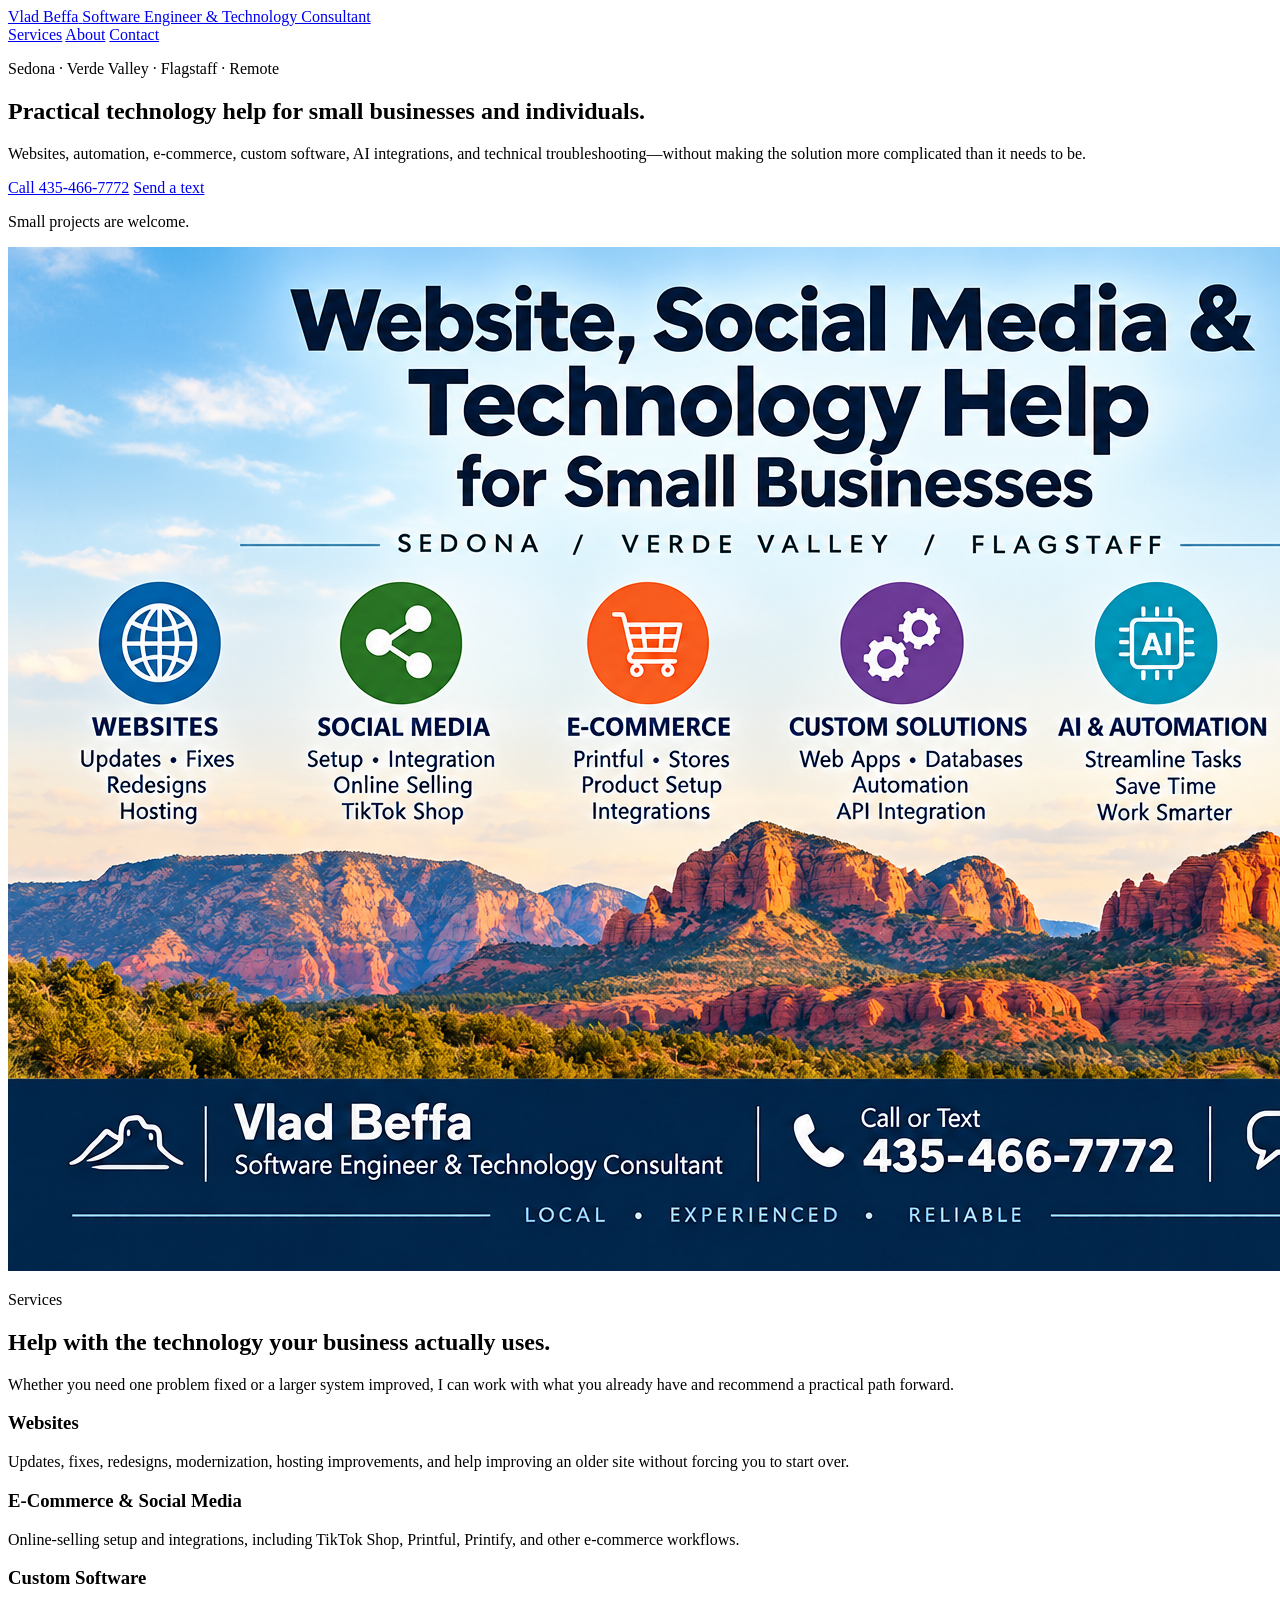
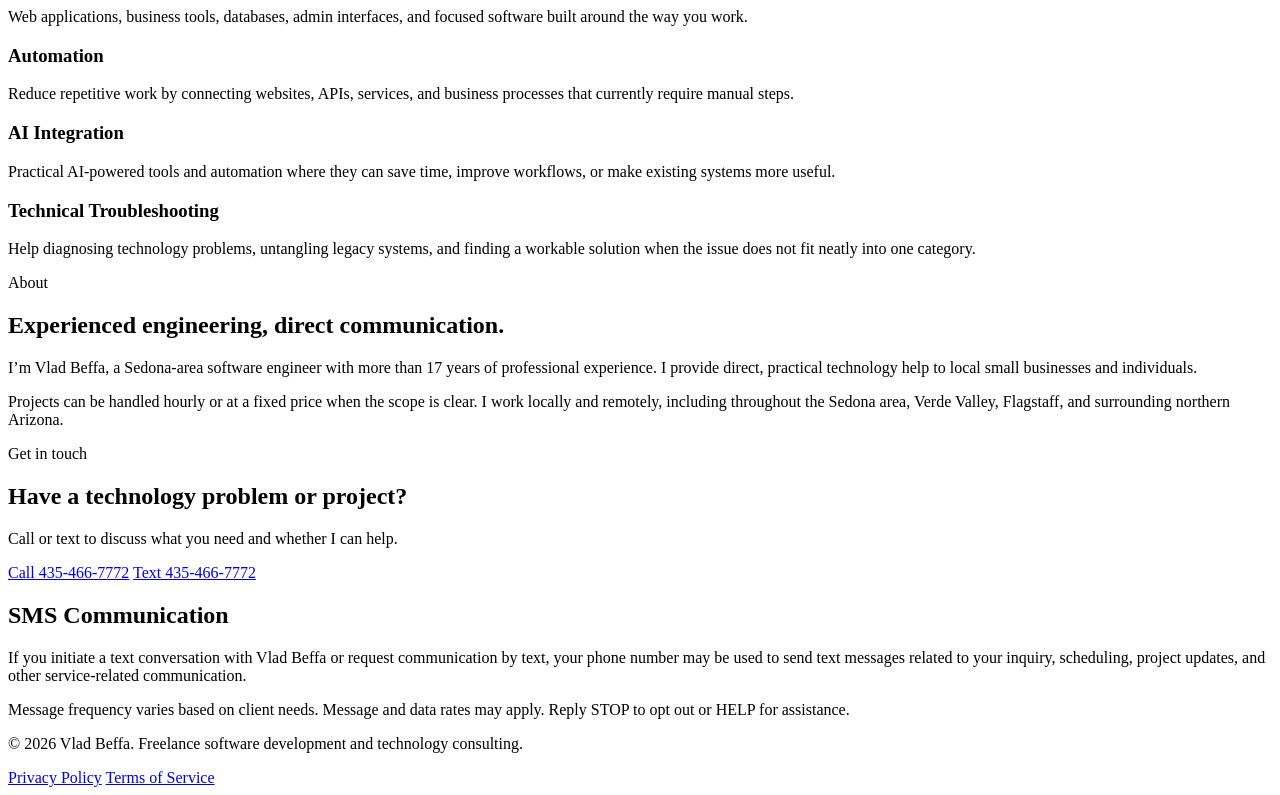
==== index.html @ f606ff79 "Build consulting homepage for issue #3" ====
<!DOCTYPE html>
<html lang="en">
<head>
  <meta charset="UTF-8">
  <meta name="viewport" content="width=device-width, initial-scale=1.0">
  <meta
    name="description"
    content="Vlad Beffa provides practical website, software, automation, e-commerce, AI, and technology consulting for small businesses and individuals in Sedona, the Verde Valley, Flagstaff, and remotely."
  >
  <title>Vlad Beffa | Software Engineer & Technology Consultant</title>
  <link rel="stylesheet" href="styles.css">
</head>
<body>
  <header class="site-header">
    <div class="container header-inner">
      <a class="brand" href="#top" aria-label="Vlad Beffa home">
        <span class="brand-name">Vlad Beffa</span>
        <span class="brand-role">Software Engineer &amp; Technology Consultant</span>
      </a>

      <nav class="site-nav" aria-label="Primary navigation">
        <a href="#services">Services</a>
        <a href="#about">About</a>
        <a href="#contact">Contact</a>
      </nav>
    </div>
  </header>

  <main id="top">
    <section class="hero">
      <div class="container hero-grid">
        <div class="hero-copy">
          <p class="eyebrow">Sedona · Verde Valley · Flagstaff · Remote</p>
          <h1>Practical technology help for small businesses and individuals.</h1>
          <p class="hero-lede">
            Websites, automation, e-commerce, custom software, AI integrations,
            and technical troubleshooting—without making the solution more
            complicated than it needs to be.
          </p>
          <div class="hero-actions">
            <a class="button primary" href="tel:+14354667772">Call 435-466-7772</a>
            <a class="button secondary" href="sms:+14354667772">Send a text</a>
          </div>
          <p class="small-projects">Small projects are welcome.</p>
        </div>

        <div class="hero-image-wrap">
          <img
            class="hero-image"
            src="images/logo.png"
            alt="Vlad Beffa technology consulting services for Sedona, Verde Valley, and Flagstaff"
            decoding="async"
          >
        </div>
      </div>
    </section>

    <section class="section" id="services">
      <div class="container">
        <div class="section-heading">
          <p class="eyebrow">Services</p>
          <h2>Help with the technology your business actually uses.</h2>
          <p>
            Whether you need one problem fixed or a larger system improved,
            I can work with what you already have and recommend a practical path forward.
          </p>
        </div>

        <div class="services-grid">
          <article class="service-card">
            <h3>Websites</h3>
            <p>
              Updates, fixes, redesigns, modernization, hosting improvements,
              and help improving an older site without forcing you to start over.
            </p>
          </article>

          <article class="service-card">
            <h3>E-Commerce &amp; Social Media</h3>
            <p>
              Online-selling setup and integrations, including TikTok Shop,
              Printful, Printify, and other e-commerce workflows.
            </p>
          </article>

          <article class="service-card">
            <h3>Custom Software</h3>
            <p>
              Web applications, business tools, databases, admin interfaces,
              and focused software built around the way you work.
            </p>
          </article>

          <article class="service-card">
            <h3>Automation</h3>
            <p>
              Reduce repetitive work by connecting websites, APIs, services,
              and business processes that currently require manual steps.
            </p>
          </article>

          <article class="service-card">
            <h3>AI Integration</h3>
            <p>
              Practical AI-powered tools and automation where they can save time,
              improve workflows, or make existing systems more useful.
            </p>
          </article>

          <article class="service-card">
            <h3>Technical Troubleshooting</h3>
            <p>
              Help diagnosing technology problems, untangling legacy systems,
              and finding a workable solution when the issue does not fit neatly
              into one category.
            </p>
          </article>
        </div>
      </div>
    </section>

    <section class="section section-alt" id="about">
      <div class="container about-grid">
        <div>
          <p class="eyebrow">About</p>
          <h2>Experienced engineering, direct communication.</h2>
        </div>

        <div class="about-copy">
          <p>
            I’m Vlad Beffa, a Sedona-area software engineer with more than
            17 years of professional experience. I provide direct, practical
            technology help to local small businesses and individuals.
          </p>
          <p>
            Projects can be handled hourly or at a fixed price when the scope
            is clear. I work locally and remotely, including throughout the
            Sedona area, Verde Valley, Flagstaff, and surrounding northern Arizona.
          </p>
        </div>
      </div>
    </section>

    <section class="section contact-section" id="contact">
      <div class="container contact-card">
        <div>
          <p class="eyebrow">Get in touch</p>
          <h2>Have a technology problem or project?</h2>
          <p>
            Call or text to discuss what you need and whether I can help.
          </p>
        </div>

        <div class="contact-actions">
          <a class="button primary" href="tel:+14354667772">Call 435-466-7772</a>
          <a class="button secondary light" href="sms:+14354667772">Text 435-466-7772</a>
        </div>
      </div>
    </section>

    <section class="sms-section" aria-labelledby="sms-heading">
      <div class="container sms-inner">
        <h2 id="sms-heading">SMS Communication</h2>
        <p>
          If you initiate a text conversation with Vlad Beffa or request communication
          by text, your phone number may be used to send text messages related to your
          inquiry, scheduling, project updates, and other service-related communication.
        </p>
        <p>
          Message frequency varies based on client needs. Message and data rates may apply.
          Reply STOP to opt out or HELP for assistance.
        </p>
      </div>
    </section>
  </main>

  <footer class="site-footer">
    <div class="container footer-inner">
      <p>&copy; 2026 Vlad Beffa. Freelance software development and technology consulting.</p>
      <div class="footer-links">
        <a href="privacy/">Privacy Policy</a>
        <a href="terms/">Terms of Service</a>
      </div>
    </div>
  </footer>
</body>
</html>
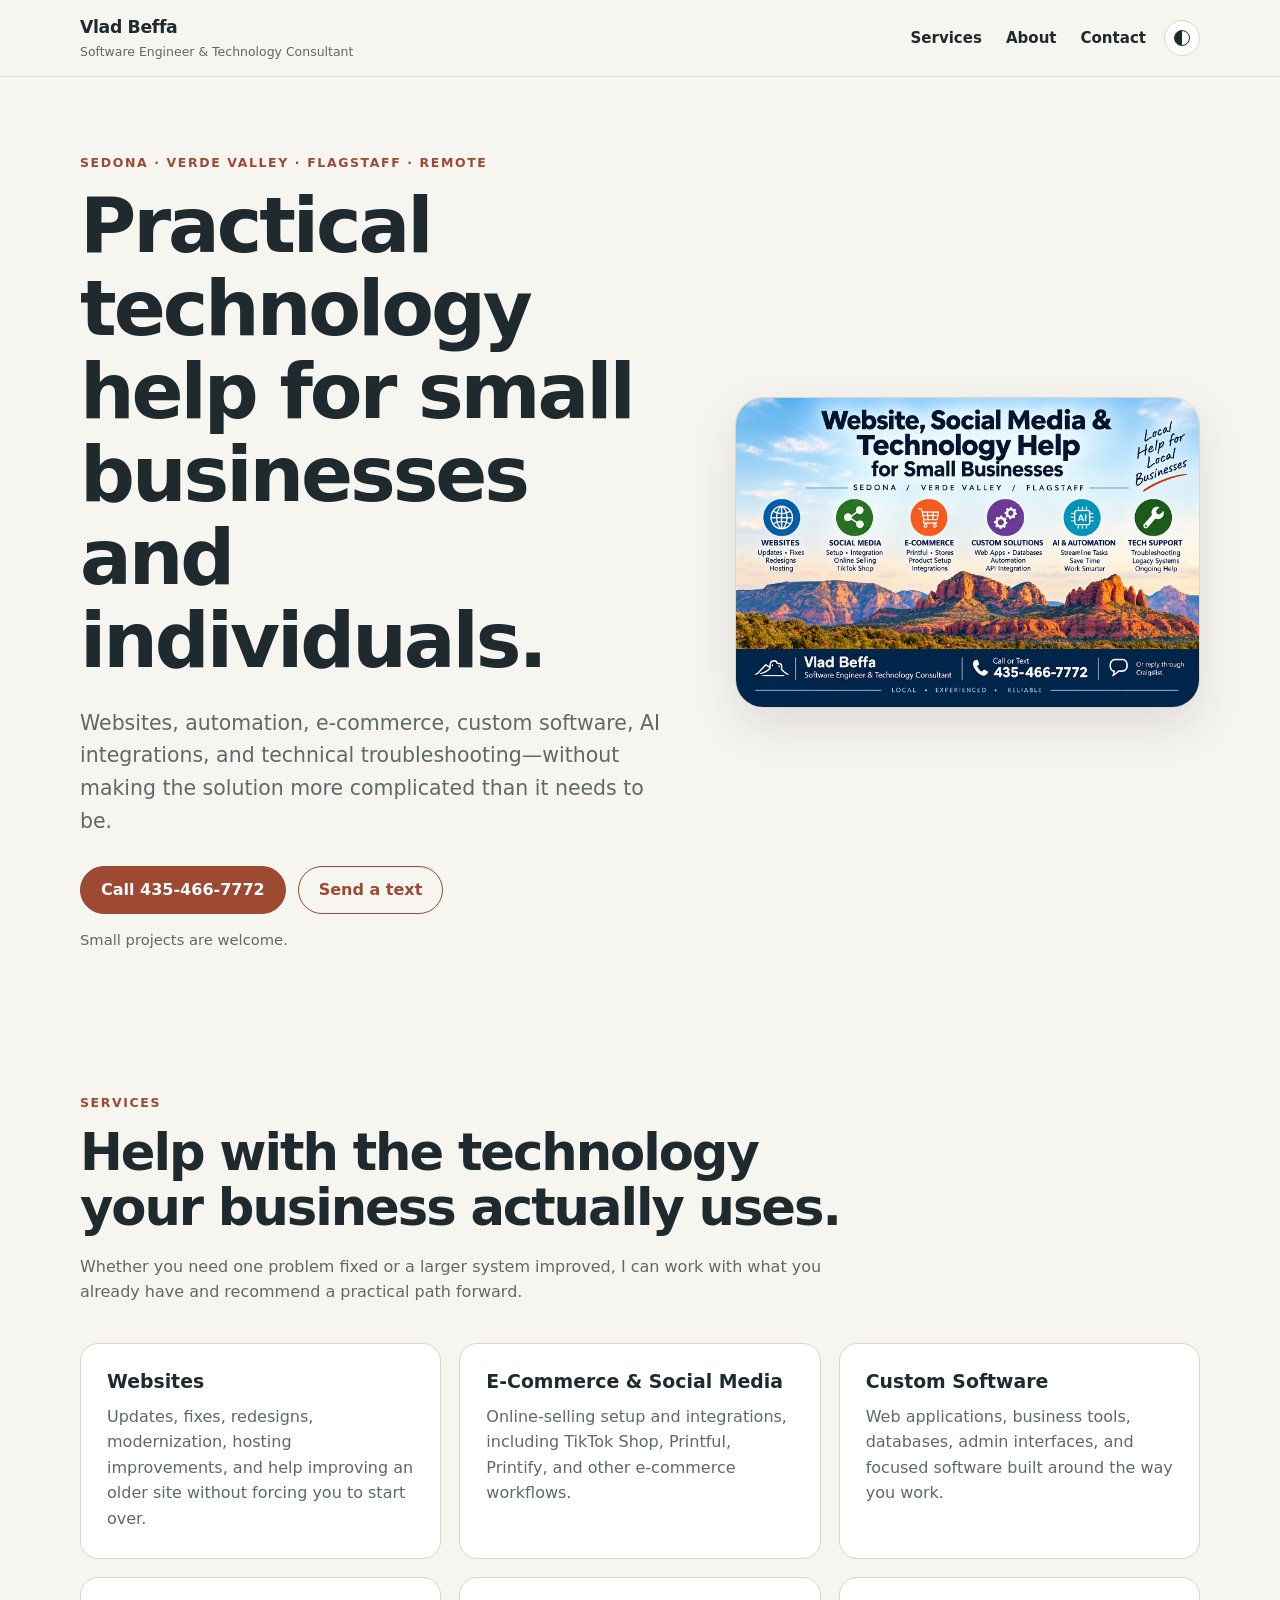
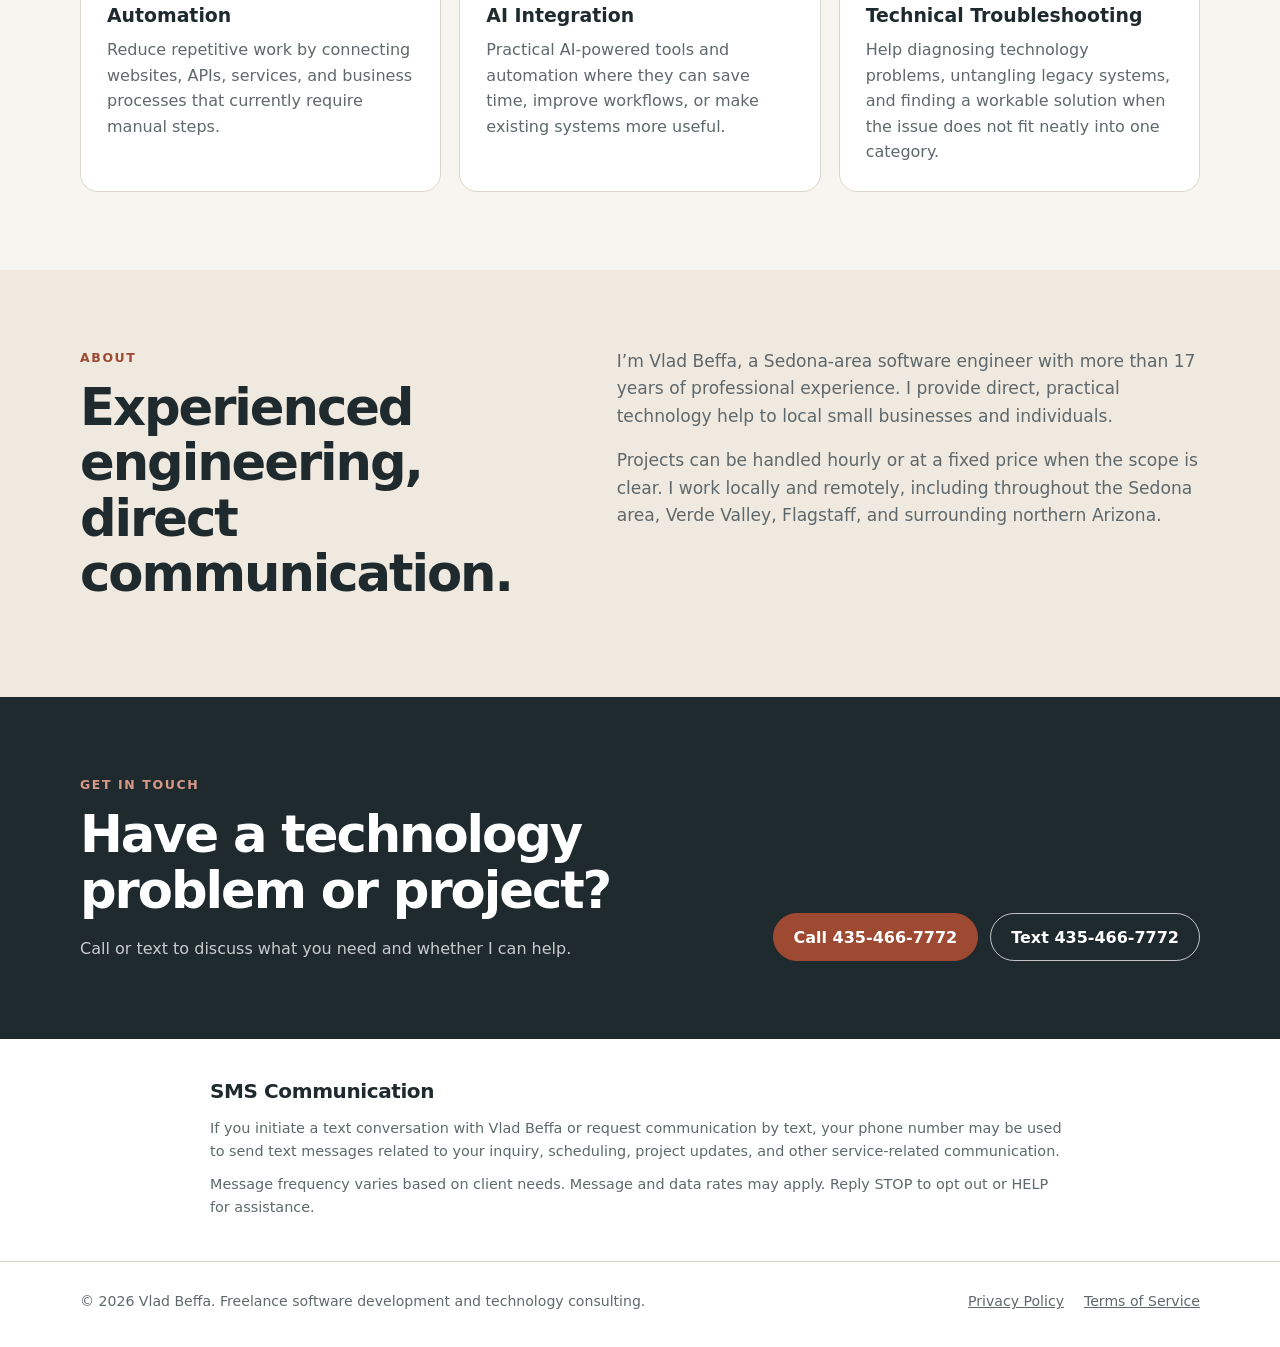
==== commit eaaaf992: "Add theme picker to homepage" ====
--- a/index.html
+++ b/index.html
@@ -8,7 +8,18 @@
     content="Vlad Beffa provides practical website, software, automation, e-commerce, AI, and technology consulting for small businesses and individuals in Sedona, the Verde Valley, Flagstaff, and remotely."
   >
   <title>Vlad Beffa | Software Engineer & Technology Consultant</title>
+  <script>
+    (function () {
+      try {
+        var theme = localStorage.getItem("vlad-theme");
+        if (theme === "light" || theme === "dark") {
+          document.documentElement.dataset.theme = theme;
+        }
+      } catch (error) {}
+    })();
+  </script>
   <link rel="stylesheet" href="styles.css">
+  <script src="theme.js" defer></script>
 </head>
 <body>
   <header class="site-header">
@@ -18,11 +29,24 @@
         <span class="brand-role">Software Engineer &amp; Technology Consultant</span>
       </a>
 
-      <nav class="site-nav" aria-label="Primary navigation">
-        <a href="#services">Services</a>
-        <a href="#about">About</a>
-        <a href="#contact">Contact</a>
-      </nav>
+      <div class="header-actions">
+        <nav class="site-nav" aria-label="Primary navigation">
+          <a href="#services">Services</a>
+          <a href="#about">About</a>
+          <a href="#contact">Contact</a>
+        </nav>
+
+        <details class="theme-picker" data-theme-picker>
+          <summary aria-label="Color theme: System. Choose color theme" title="Theme: System">
+            <span class="theme-icon" aria-hidden="true"></span>
+          </summary>
+          <div class="theme-menu" role="group" aria-label="Color theme">
+            <button type="button" data-theme-option="system" aria-pressed="true">System</button>
+            <button type="button" data-theme-option="light" aria-pressed="false">Light</button>
+            <button type="button" data-theme-option="dark" aria-pressed="false">Dark</button>
+          </div>
+        </details>
+      </div>
     </div>
   </header>
 
--- a/styles.css
+++ b/styles.css
@@ -0,0 +1,671 @@
+:root {
+  color-scheme: light;
+  --bg: #f7f5f0;
+  --surface: #ffffff;
+  --surface-alt: #efe9df;
+  --text: #1f2a2e;
+  --muted: #5f686b;
+  --accent: #9e4932;
+  --accent-dark: #74301f;
+  --border: #ddd5c9;
+  --shadow: 0 18px 50px rgba(46, 38, 31, 0.12);
+  --header-bg: rgba(247, 245, 240, 0.94);
+  --header-border: rgba(221, 213, 201, 0.82);
+  --secondary-hover: rgba(158, 73, 50, 0.08);
+  --contact-bg: #1f2a2e;
+  --contact-text: #ffffff;
+  --contact-muted: rgba(255, 255, 255, 0.76);
+  --contact-eyebrow: #d89a87;
+  --radius: 18px;
+  --max-width: 1120px;
+}
+
+:root[data-theme="dark"] {
+  color-scheme: dark;
+  --bg: #151819;
+  --surface: #1f2325;
+  --surface-alt: #272c2e;
+  --text: #f2f0eb;
+  --muted: #b7bdbe;
+  --accent: #e08a70;
+  --accent-dark: #f0a48d;
+  --border: #3a4245;
+  --shadow: 0 18px 50px rgba(0, 0, 0, 0.34);
+  --header-bg: rgba(21, 24, 25, 0.94);
+  --header-border: rgba(58, 66, 69, 0.88);
+  --secondary-hover: rgba(224, 138, 112, 0.12);
+  --contact-bg: #0f1213;
+  --contact-text: #ffffff;
+  --contact-muted: rgba(255, 255, 255, 0.74);
+  --contact-eyebrow: #e6a28e;
+}
+
+@media (prefers-color-scheme: dark) {
+  :root:not([data-theme]) {
+    color-scheme: dark;
+    --bg: #151819;
+    --surface: #1f2325;
+    --surface-alt: #272c2e;
+    --text: #f2f0eb;
+    --muted: #b7bdbe;
+    --accent: #e08a70;
+    --accent-dark: #f0a48d;
+    --border: #3a4245;
+    --shadow: 0 18px 50px rgba(0, 0, 0, 0.34);
+    --header-bg: rgba(21, 24, 25, 0.94);
+    --header-border: rgba(58, 66, 69, 0.88);
+    --secondary-hover: rgba(224, 138, 112, 0.12);
+    --contact-bg: #0f1213;
+    --contact-text: #ffffff;
+    --contact-muted: rgba(255, 255, 255, 0.74);
+    --contact-eyebrow: #e6a28e;
+  }
+}
+
+* {
+  box-sizing: border-box;
+}
+
+html {
+  scroll-behavior: smooth;
+}
+
+body {
+  margin: 0;
+  background: var(--bg);
+  color: var(--text);
+  font-family:
+    Inter, ui-sans-serif, system-ui, -apple-system, BlinkMacSystemFont, "Segoe UI",
+    sans-serif;
+  font-size: 16px;
+  line-height: 1.6;
+}
+
+img {
+  display: block;
+  max-width: 100%;
+}
+
+a {
+  color: inherit;
+}
+
+.container {
+  width: min(calc(100% - 40px), var(--max-width));
+  margin-inline: auto;
+}
+
+.site-header {
+  position: sticky;
+  top: 0;
+  z-index: 10;
+  border-bottom: 1px solid var(--header-border);
+  background: var(--header-bg);
+  backdrop-filter: blur(12px);
+}
+
+.header-inner {
+  display: flex;
+  min-height: 76px;
+  align-items: center;
+  justify-content: space-between;
+  gap: 28px;
+}
+
+.brand {
+  display: flex;
+  flex-direction: column;
+  text-decoration: none;
+}
+
+.brand-name {
+  font-size: 1.08rem;
+  font-weight: 800;
+  letter-spacing: -0.02em;
+}
+
+.brand-role {
+  color: var(--muted);
+  font-size: 0.78rem;
+}
+
+.header-actions {
+  display: flex;
+  align-items: center;
+  gap: 18px;
+}
+
+.site-nav {
+  display: flex;
+  gap: 24px;
+  font-size: 0.94rem;
+  font-weight: 650;
+}
+
+.theme-picker {
+  position: relative;
+}
+
+.theme-picker summary {
+  display: inline-flex;
+  width: 36px;
+  height: 36px;
+  align-items: center;
+  justify-content: center;
+  border: 1px solid var(--border);
+  border-radius: 50%;
+  background: var(--surface);
+  color: var(--text);
+  cursor: pointer;
+  list-style: none;
+}
+
+.theme-picker summary::-webkit-details-marker {
+  display: none;
+}
+
+.theme-picker summary:hover,
+.theme-picker summary:focus-visible {
+  border-color: var(--accent);
+  color: var(--accent);
+}
+
+.theme-icon {
+  width: 16px;
+  height: 16px;
+  border: 1.5px solid currentColor;
+  border-radius: 50%;
+  background: linear-gradient(90deg, currentColor 50%, transparent 50%);
+}
+
+.theme-menu {
+  position: absolute;
+  top: calc(100% + 10px);
+  right: 0;
+  z-index: 20;
+  min-width: 132px;
+  border: 1px solid var(--border);
+  border-radius: 12px;
+  padding: 6px;
+  background: var(--surface);
+  box-shadow: var(--shadow);
+}
+
+.theme-menu button {
+  display: flex;
+  width: 100%;
+  align-items: center;
+  justify-content: space-between;
+  border: 0;
+  border-radius: 8px;
+  padding: 8px 10px;
+  background: transparent;
+  color: var(--text);
+  cursor: pointer;
+  font: inherit;
+  font-size: 0.9rem;
+  text-align: left;
+}
+
+.theme-menu button:hover,
+.theme-menu button:focus-visible {
+  background: var(--surface-alt);
+}
+
+.theme-menu button[aria-pressed="true"] {
+  color: var(--accent);
+  font-weight: 750;
+}
+
+.theme-menu button[aria-pressed="true"]::after {
+  content: "✓";
+  margin-left: 12px;
+}
+
+.site-nav a {
+  text-decoration: none;
+}
+
+.site-nav a:hover,
+.site-nav a:focus-visible,
+.footer-links a:hover,
+.footer-links a:focus-visible {
+  color: var(--accent);
+}
+
+.hero {
+  padding: 76px 0 64px;
+}
+
+.hero-grid {
+  display: grid;
+  grid-template-columns: minmax(0, 1fr) minmax(320px, 0.78fr);
+  align-items: center;
+  gap: 58px;
+}
+
+.eyebrow {
+  margin: 0 0 12px;
+  color: var(--accent);
+  font-size: 0.78rem;
+  font-weight: 800;
+  letter-spacing: 0.13em;
+  text-transform: uppercase;
+}
+
+h1,
+h2,
+h3,
+p {
+  margin-top: 0;
+}
+
+h1,
+h2 {
+  letter-spacing: -0.04em;
+  line-height: 1.08;
+}
+
+h1 {
+  max-width: 780px;
+  margin-bottom: 24px;
+  font-size: clamp(2.6rem, 6vw, 5.25rem);
+}
+
+h2 {
+  margin-bottom: 18px;
+  font-size: clamp(2rem, 4vw, 3.25rem);
+}
+
+h3 {
+  margin-bottom: 10px;
+  font-size: 1.18rem;
+  line-height: 1.25;
+}
+
+.hero-lede {
+  max-width: 690px;
+  margin-bottom: 28px;
+  color: var(--muted);
+  font-size: clamp(1.08rem, 2vw, 1.28rem);
+}
+
+.hero-actions,
+.contact-actions {
+  display: flex;
+  flex-wrap: wrap;
+  gap: 12px;
+}
+
+.button {
+  display: inline-flex;
+  min-height: 48px;
+  align-items: center;
+  justify-content: center;
+  border: 1px solid var(--accent);
+  border-radius: 999px;
+  padding: 10px 20px;
+  font-weight: 750;
+  text-decoration: none;
+  transition:
+    transform 120ms ease,
+    background 120ms ease,
+    color 120ms ease;
+}
+
+.button:hover,
+.button:focus-visible {
+  transform: translateY(-1px);
+}
+
+.button.primary {
+  background: var(--accent);
+  color: #fff;
+}
+
+.button.primary:hover,
+.button.primary:focus-visible {
+  background: var(--accent-dark);
+}
+
+.button.secondary {
+  color: var(--accent);
+}
+
+.button.secondary:hover,
+.button.secondary:focus-visible {
+  background: var(--secondary-hover);
+}
+
+.button.secondary.light {
+  border-color: rgba(255, 255, 255, 0.72);
+  color: #fff;
+}
+
+.button.secondary.light:hover,
+.button.secondary.light:focus-visible {
+  background: rgba(255, 255, 255, 0.1);
+}
+
+.small-projects {
+  margin: 14px 0 0;
+  color: var(--muted);
+  font-size: 0.92rem;
+}
+
+.hero-image-wrap {
+  overflow: hidden;
+  border: 1px solid var(--border);
+  border-radius: 28px;
+  background: var(--surface);
+  box-shadow: var(--shadow);
+}
+
+.hero-image {
+  width: 100%;
+  height: auto;
+}
+
+.section {
+  padding: 78px 0;
+}
+
+.section-alt {
+  background: var(--surface-alt);
+}
+
+.section-heading {
+  max-width: 760px;
+  margin-bottom: 38px;
+}
+
+.section-heading > p:last-child,
+.about-copy,
+.service-card p {
+  color: var(--muted);
+}
+
+.services-grid {
+  display: grid;
+  grid-template-columns: repeat(3, minmax(0, 1fr));
+  gap: 18px;
+}
+
+.service-card {
+  border: 1px solid var(--border);
+  border-radius: var(--radius);
+  padding: 26px;
+  background: var(--surface);
+}
+
+.service-card p {
+  margin-bottom: 0;
+}
+
+.about-grid {
+  display: grid;
+  grid-template-columns: minmax(0, 0.8fr) minmax(0, 1fr);
+  gap: 70px;
+}
+
+.about-copy {
+  font-size: 1.07rem;
+}
+
+.about-copy p:last-child {
+  margin-bottom: 0;
+}
+
+.contact-section {
+  background: var(--contact-bg);
+  color: var(--contact-text);
+}
+
+.contact-card {
+  display: flex;
+  align-items: end;
+  justify-content: space-between;
+  gap: 48px;
+}
+
+.contact-card h2 {
+  max-width: 720px;
+}
+
+.contact-card p:not(.eyebrow) {
+  margin-bottom: 0;
+  color: var(--contact-muted);
+}
+
+.contact-card .eyebrow {
+  color: var(--contact-eyebrow);
+}
+
+.contact-actions {
+  flex: 0 0 auto;
+}
+
+.sms-section {
+  padding: 42px 0;
+  border-bottom: 1px solid var(--border);
+  background: var(--surface);
+}
+
+.sms-inner {
+  max-width: 860px;
+}
+
+.sms-inner h2 {
+  margin-bottom: 14px;
+  font-size: 1.25rem;
+  letter-spacing: -0.02em;
+}
+
+.sms-inner p {
+  margin-bottom: 10px;
+  color: var(--muted);
+  font-size: 0.9rem;
+}
+
+.sms-inner p:last-child {
+  margin-bottom: 0;
+}
+
+.site-footer {
+  padding: 28px 0 34px;
+  background: var(--surface);
+  color: var(--muted);
+  font-size: 0.88rem;
+}
+
+.footer-inner {
+  display: flex;
+  align-items: center;
+  justify-content: space-between;
+  gap: 24px;
+}
+
+.footer-inner p {
+  margin-bottom: 0;
+}
+
+.footer-links {
+  display: flex;
+  flex-wrap: wrap;
+  gap: 20px;
+}
+
+@media (max-width: 900px) {
+  .hero-grid,
+  .about-grid {
+    grid-template-columns: 1fr;
+  }
+
+  .hero-grid {
+    gap: 36px;
+  }
+
+  .hero-image-wrap {
+    max-width: 640px;
+  }
+
+  .services-grid {
+    grid-template-columns: repeat(2, minmax(0, 1fr));
+  }
+
+  .contact-card {
+    align-items: flex-start;
+    flex-direction: column;
+  }
+}
+
+@media (max-width: 640px) {
+  .container {
+    width: min(calc(100% - 28px), var(--max-width));
+  }
+
+  .site-header {
+    position: static;
+  }
+
+  .header-inner {
+    min-height: auto;
+    align-items: flex-start;
+    flex-direction: column;
+    gap: 14px;
+    padding: 18px 0;
+  }
+
+  .header-actions {
+    width: 100%;
+    justify-content: space-between;
+  }
+
+  .site-nav {
+    flex: 1;
+    justify-content: space-between;
+    gap: 12px;
+  }
+
+  .hero {
+    padding: 52px 0 40px;
+  }
+
+  .section {
+    padding: 58px 0;
+  }
+
+  .services-grid {
+    grid-template-columns: 1fr;
+  }
+
+  .service-card {
+    padding: 22px;
+  }
+
+  .hero-actions,
+  .contact-actions {
+    width: 100%;
+  }
+
+  .hero-actions .button,
+  .contact-actions .button {
+    width: 100%;
+  }
+
+  .footer-inner {
+    align-items: flex-start;
+    flex-direction: column;
+  }
+}
+
+@media (prefers-reduced-motion: reduce) {
+  html {
+    scroll-behavior: auto;
+  }
+
+  .button {
+    transition: none;
+  }
+}
+
+
+.legal-main {
+  min-height: calc(100vh - 180px);
+  padding: 72px 0 84px;
+}
+
+.legal-layout {
+  max-width: 900px;
+}
+
+.legal-heading {
+  margin-bottom: 28px;
+}
+
+.legal-heading h1 {
+  margin-bottom: 12px;
+  font-size: clamp(2.5rem, 6vw, 4.5rem);
+}
+
+.legal-date {
+  margin-bottom: 0;
+  color: var(--muted);
+  font-size: 0.92rem;
+}
+
+.legal-card {
+  border: 1px solid var(--border);
+  border-radius: 24px;
+  padding: clamp(26px, 5vw, 48px);
+  background: var(--surface);
+  box-shadow: var(--shadow);
+}
+
+.legal-card > p:first-child {
+  font-size: 1.08rem;
+}
+
+.legal-card h2 {
+  margin-top: 34px;
+  margin-bottom: 12px;
+  font-size: 1.45rem;
+  letter-spacing: -0.025em;
+}
+
+.legal-card p {
+  color: var(--muted);
+}
+
+.legal-card p:last-child {
+  margin-bottom: 0;
+}
+
+.legal-card a,
+.back-link {
+  color: var(--accent);
+  font-weight: 650;
+}
+
+.legal-card a:hover,
+.legal-card a:focus-visible,
+.back-link:hover,
+.back-link:focus-visible {
+  color: var(--accent-dark);
+}
+
+.back-link {
+  display: inline-block;
+  margin-top: 24px;
+  text-decoration: none;
+}
+
+@media (max-width: 640px) {
+  .legal-main {
+    padding: 50px 0 60px;
+  }
+
+  .legal-card {
+    border-radius: 18px;
+  }
+}
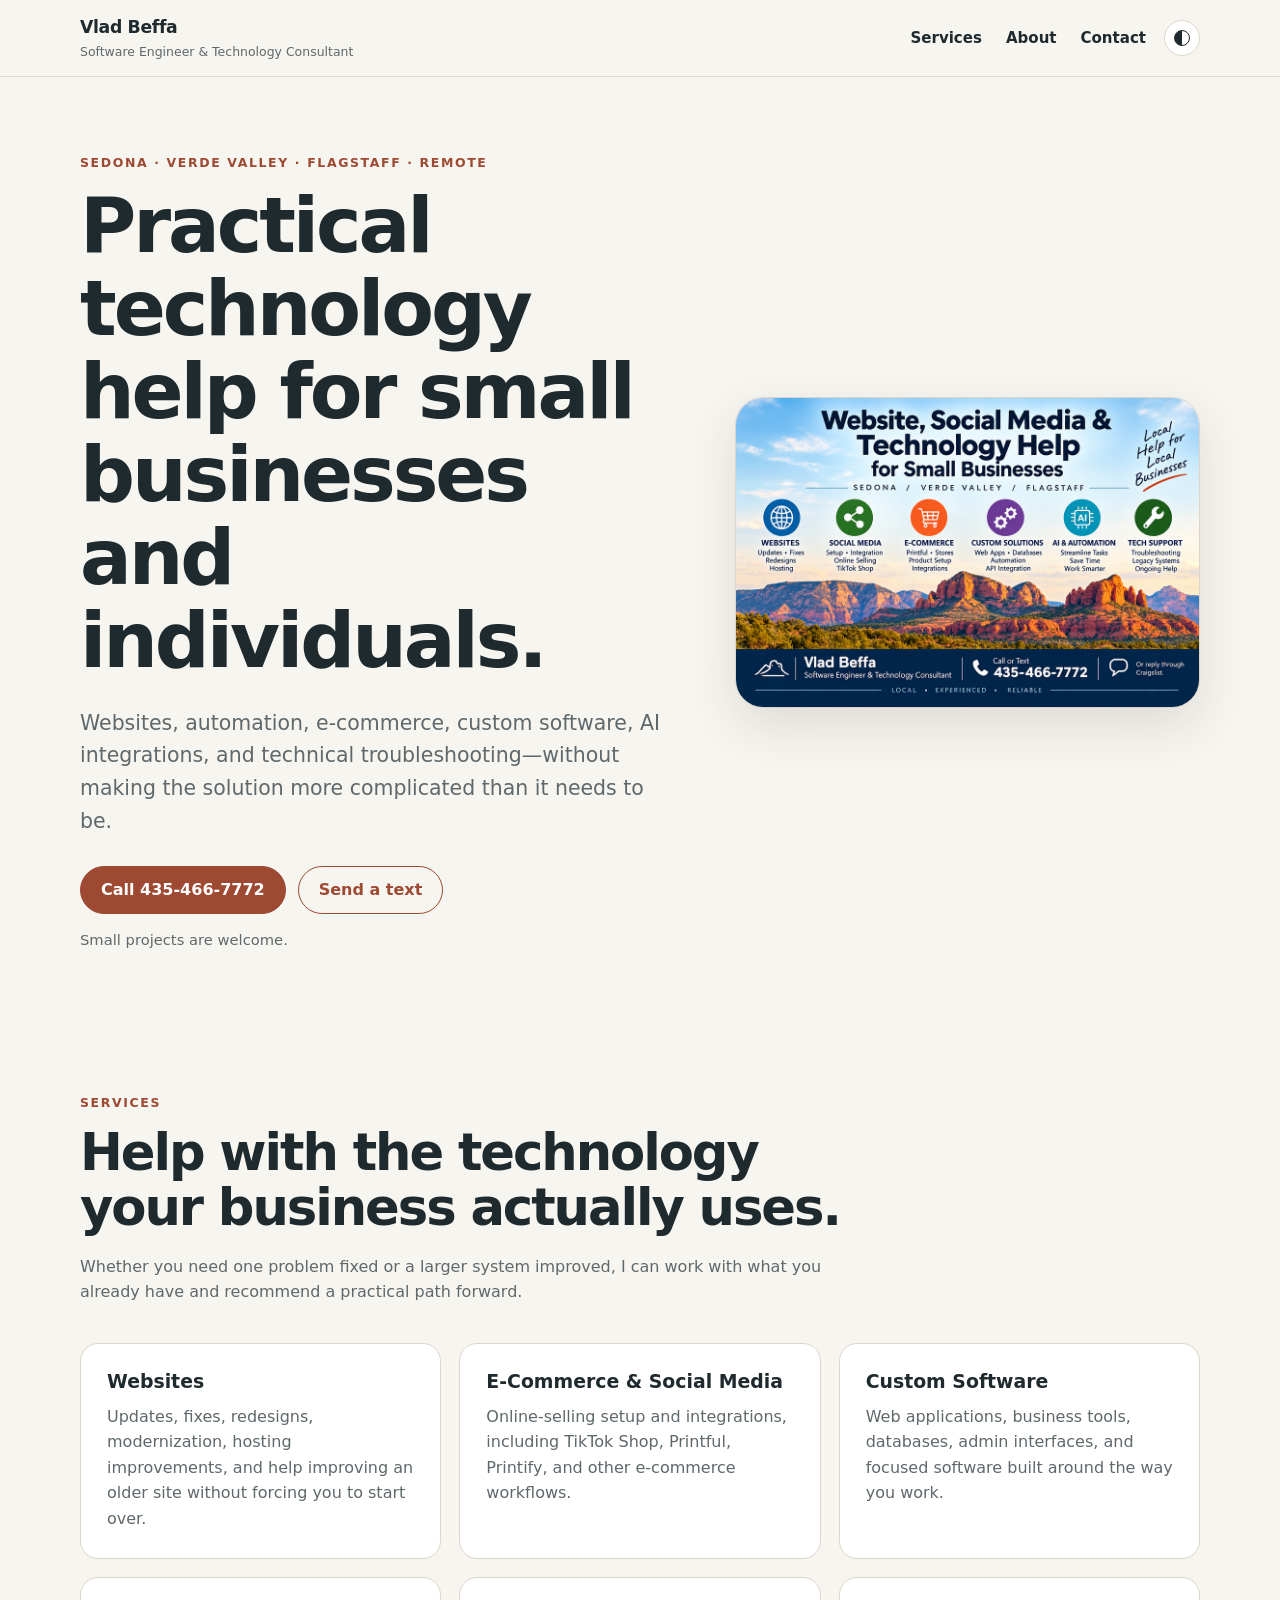
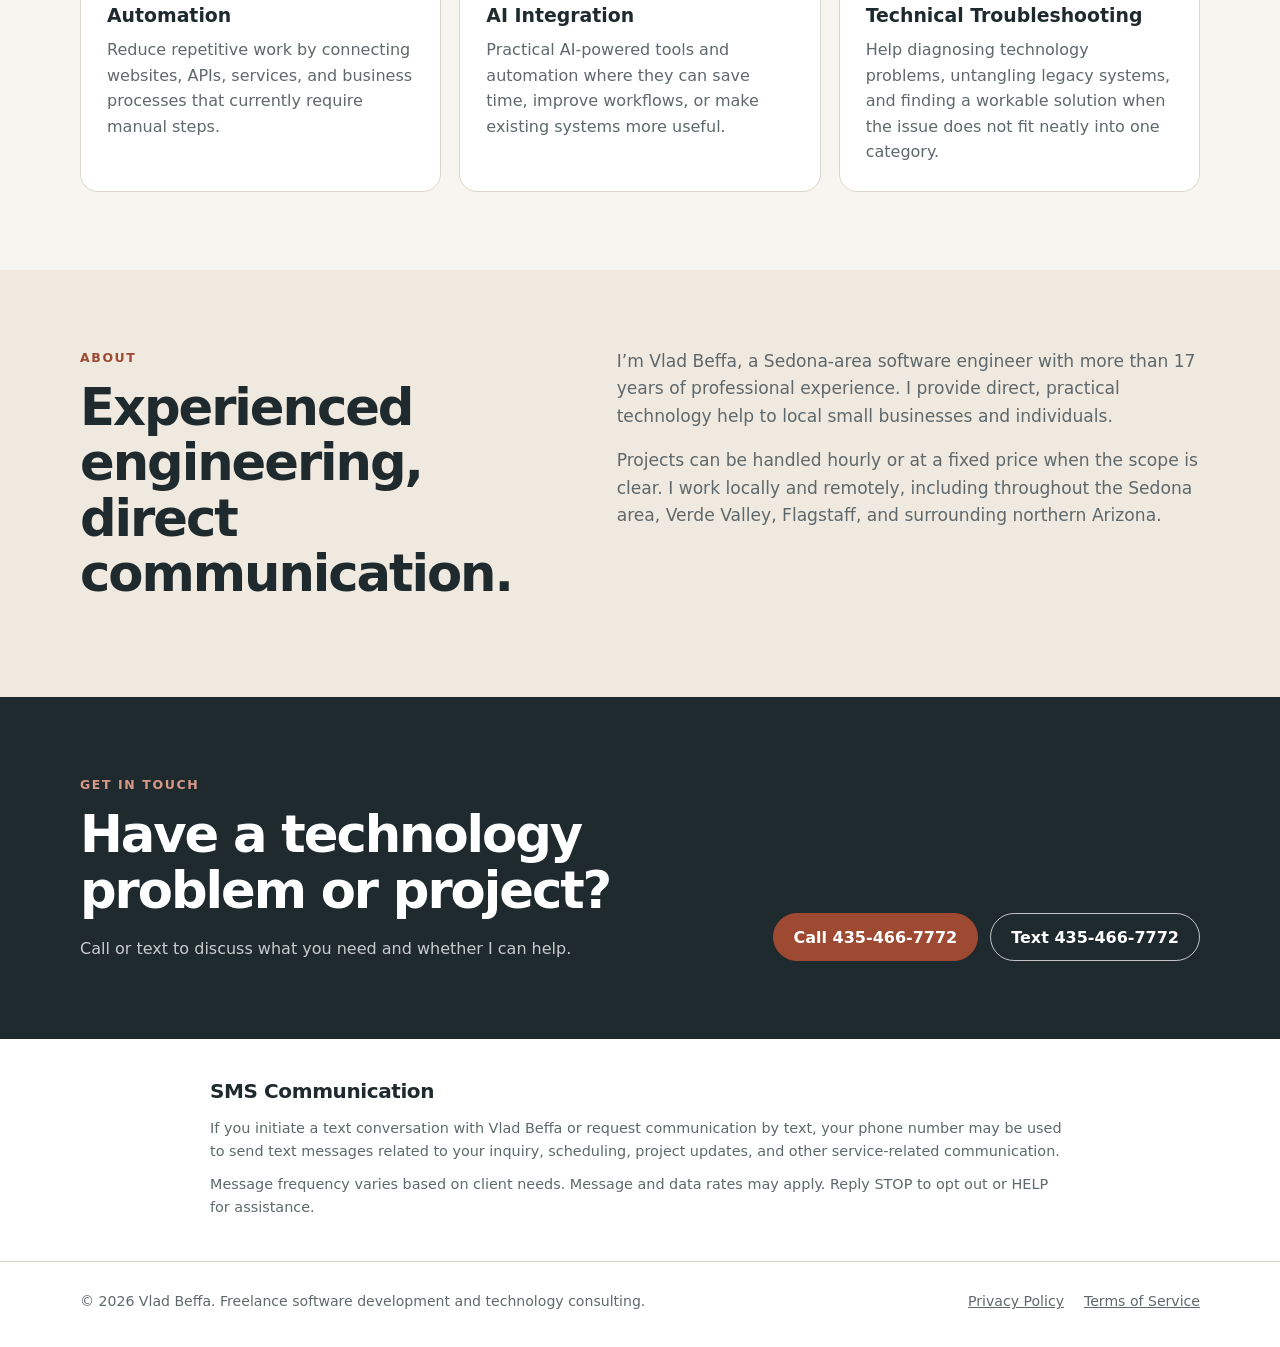
==== commit 857a05d2: "Use optimized homepage logo and link full-size image" ====
--- a/index.html
+++ b/index.html
@@ -68,14 +68,22 @@
           <p class="small-projects">Small projects are welcome.</p>
         </div>
 
-        <div class="hero-image-wrap">
+        <a
+          class="hero-image-wrap"
+          href="images/logo.png"
+          target="_blank"
+          rel="noopener"
+          aria-label="Open full-size consulting graphic"
+        >
           <img
             class="hero-image"
-            src="images/logo.png"
+            src="images/logo-home.png"
+            width="960"
+            height="640"
             alt="Vlad Beffa technology consulting services for Sedona, Verde Valley, and Flagstaff"
             decoding="async"
           >
-        </div>
+        </a>
       </div>
     </section>
 
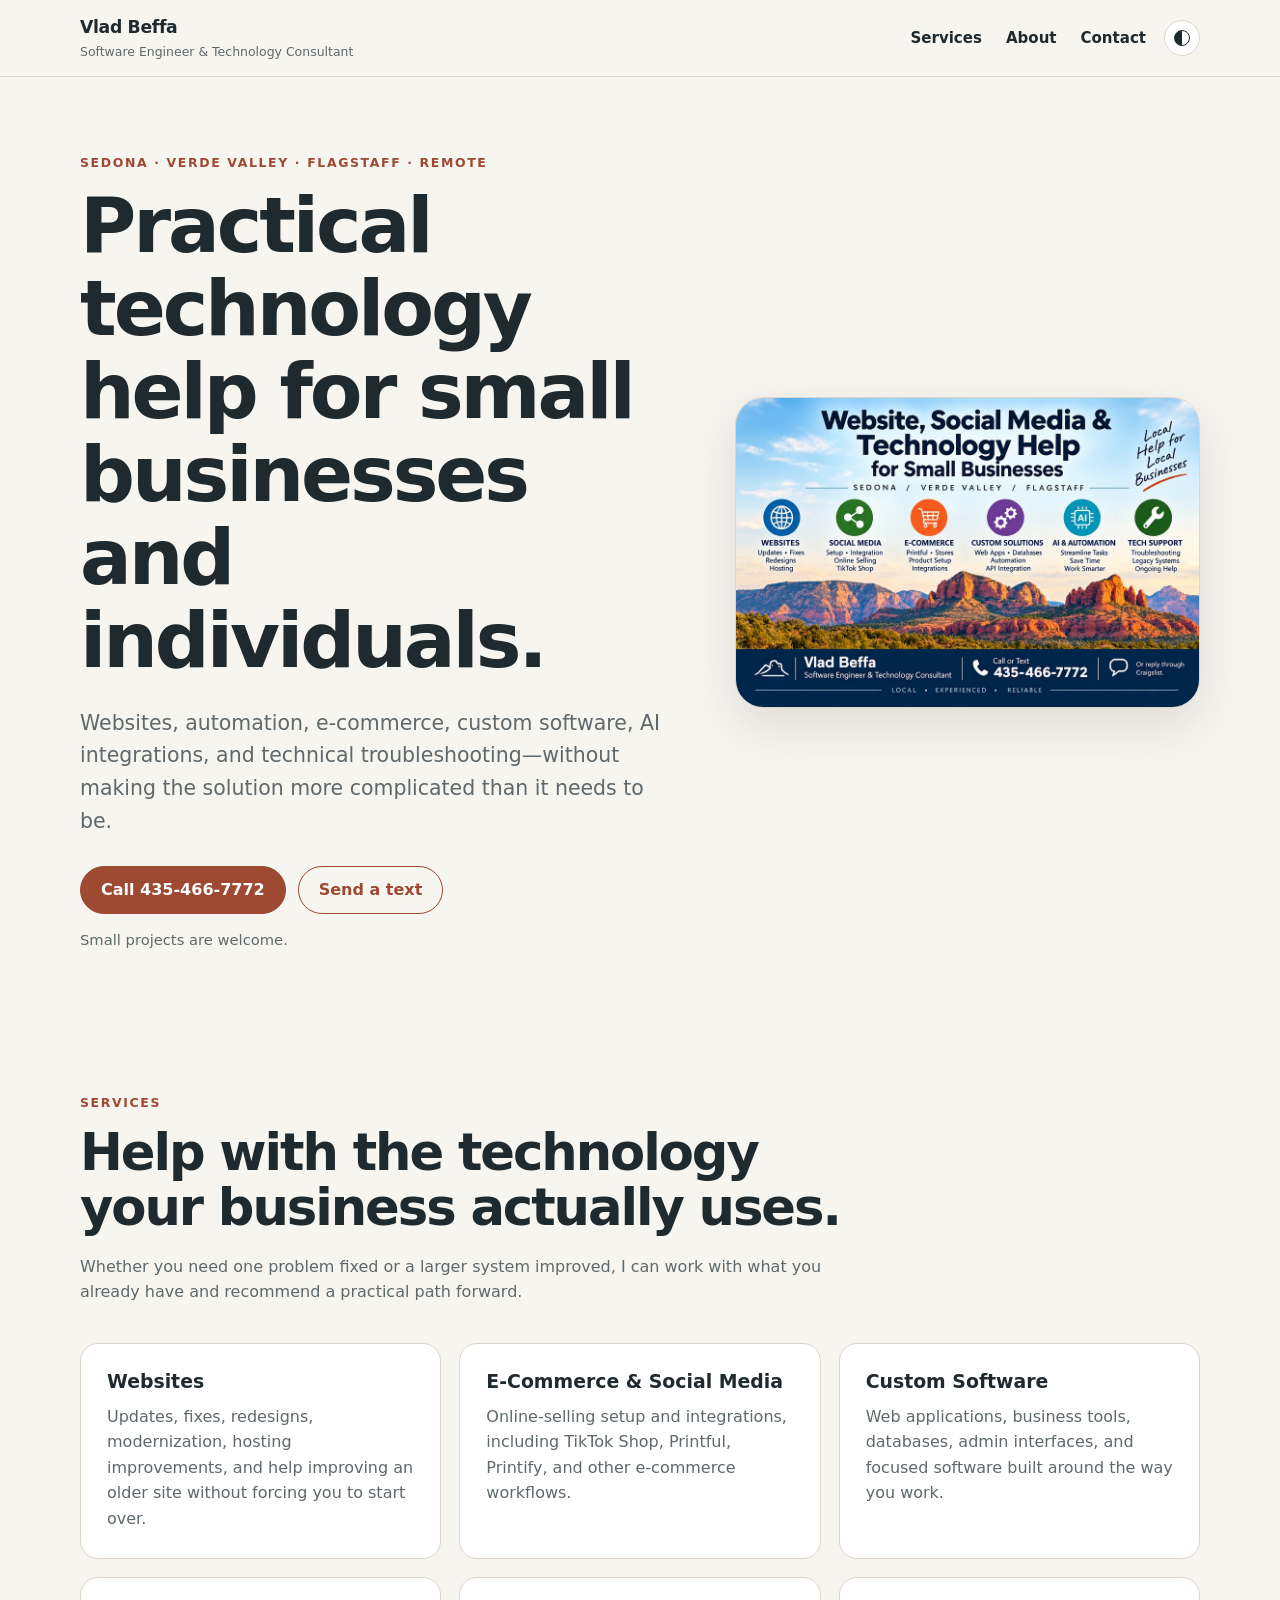
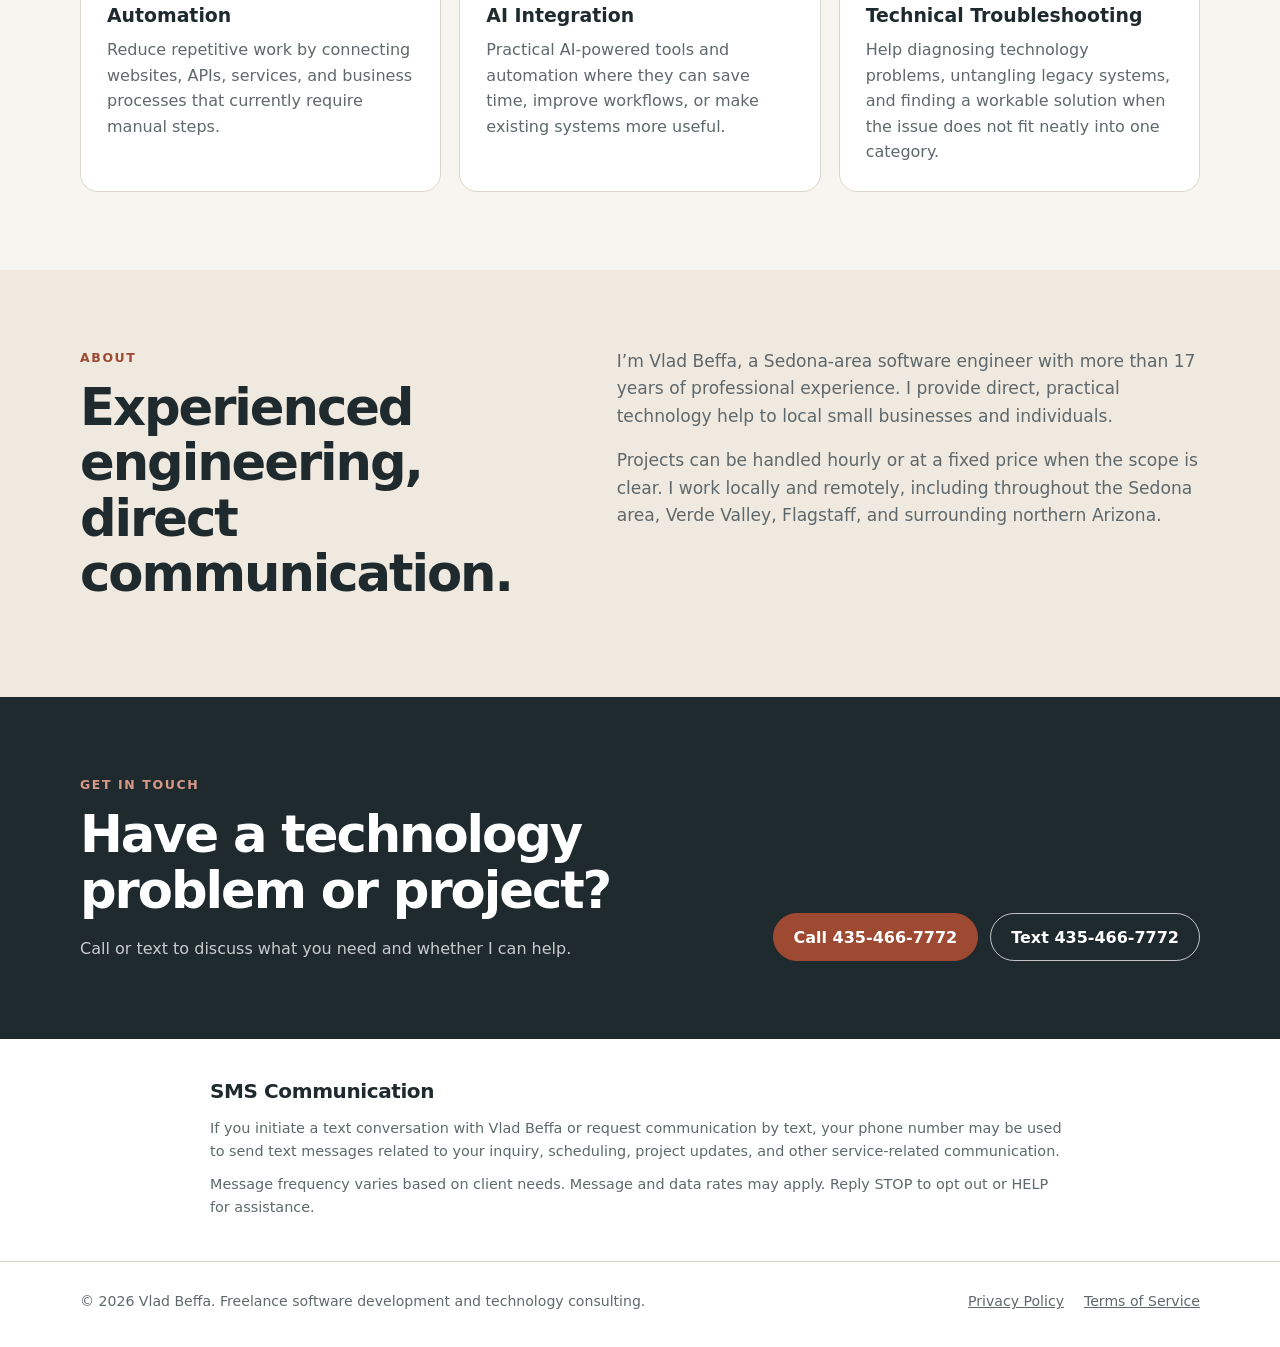
==== commit 3dda5275: "Use WebP homepage logo" ====
--- a/index.html
+++ b/index.html
@@ -77,7 +77,7 @@
         >
           <img
             class="hero-image"
-            src="images/logo-home.png"
+            src="images/logo-home.webp"
             width="960"
             height="640"
             alt="Vlad Beffa technology consulting services for Sedona, Verde Valley, and Flagstaff"
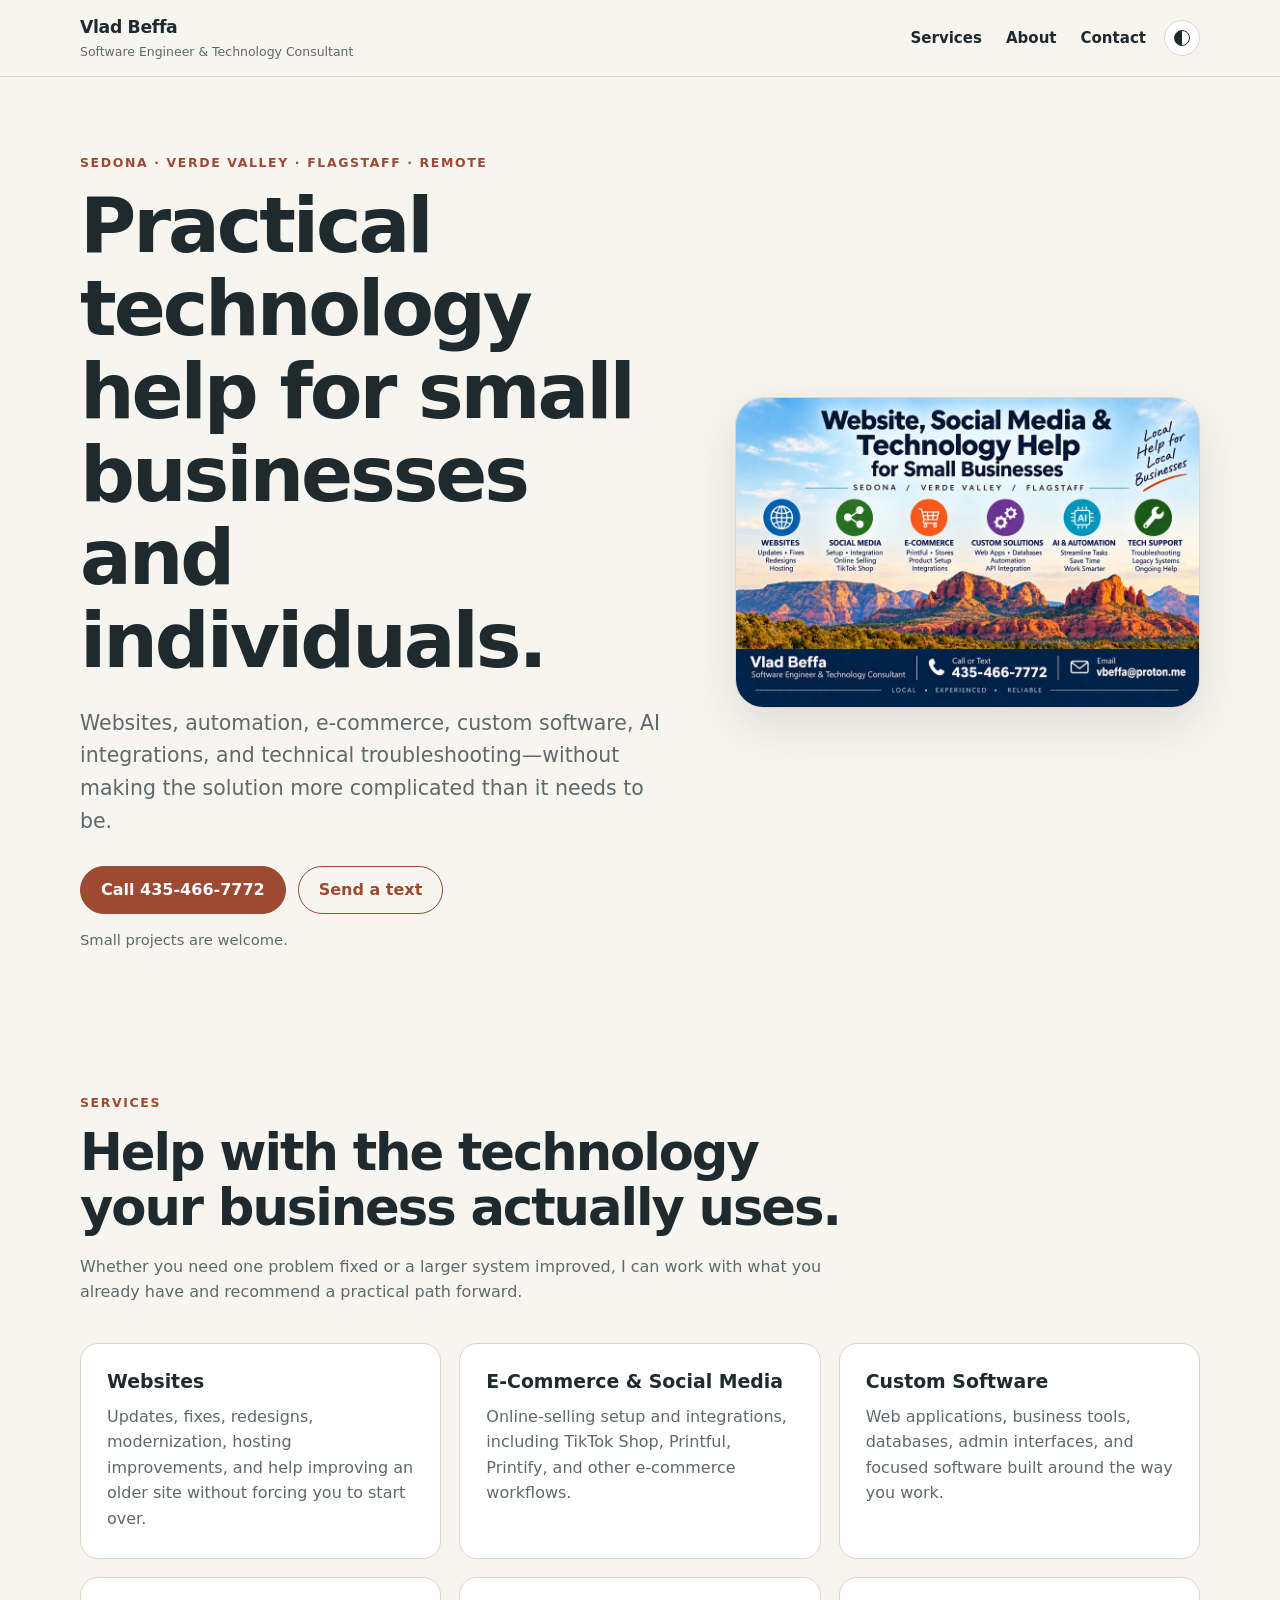
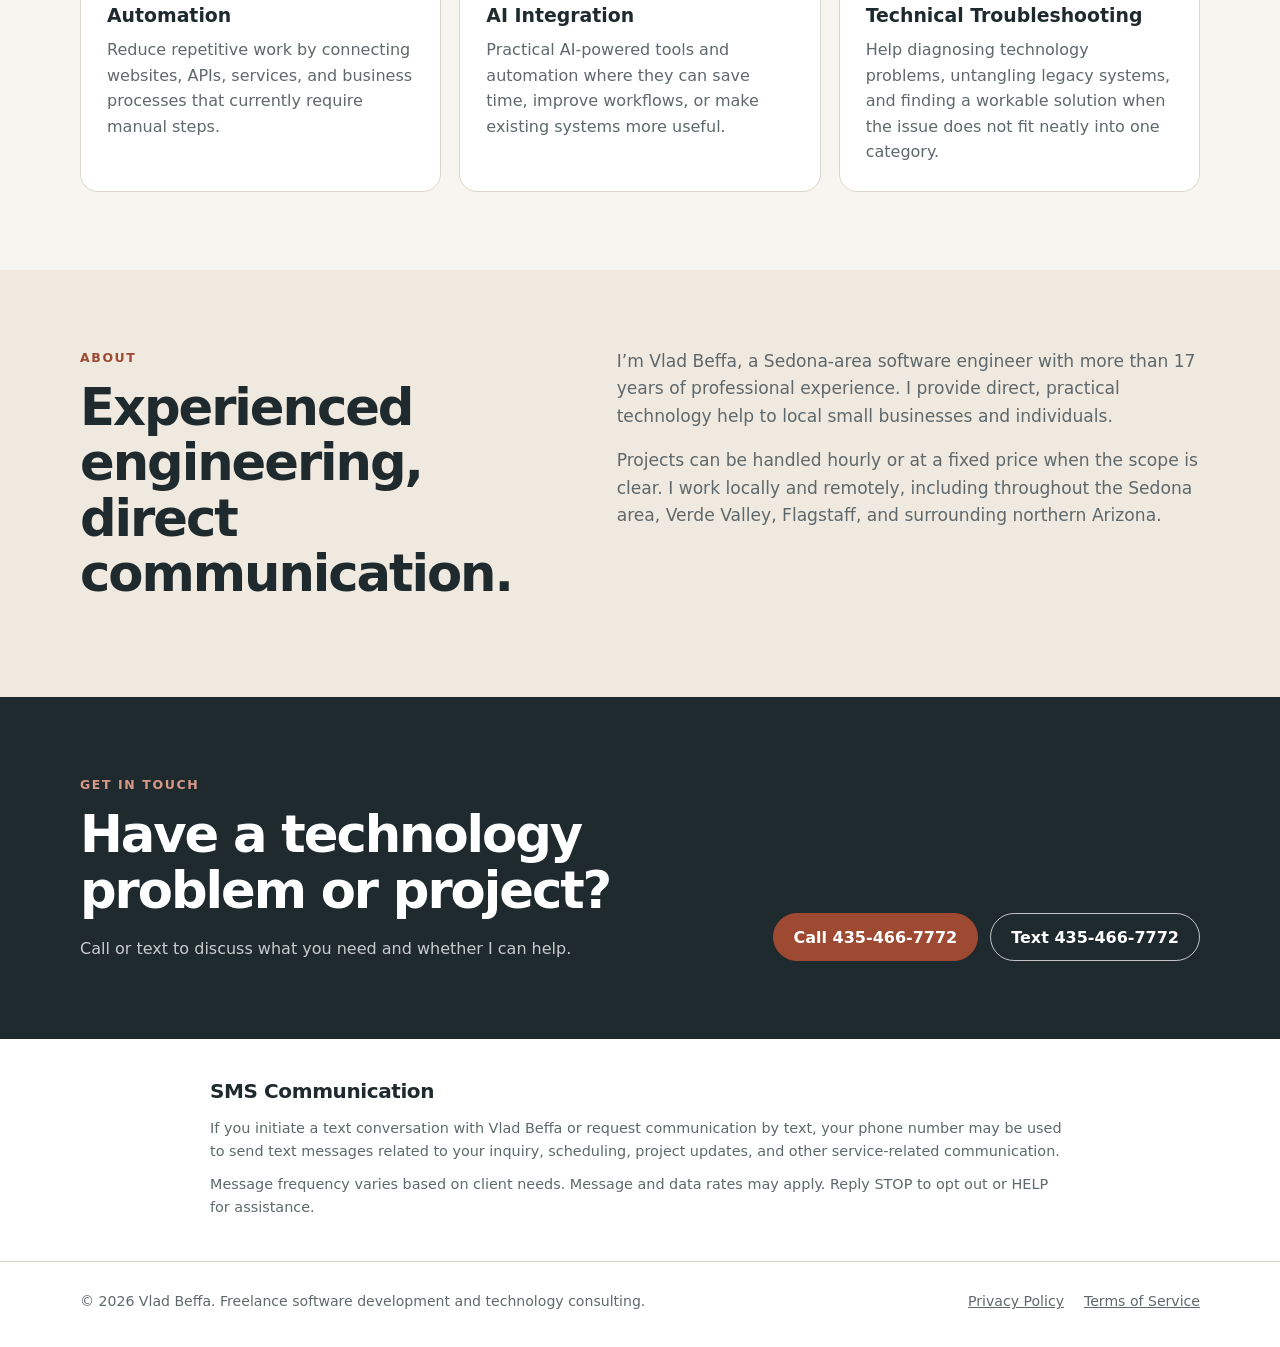
==== commit b4e8015d: "Reference favicon on homepage" ====
--- a/index.html
+++ b/index.html
@@ -8,6 +8,7 @@
     content="Vlad Beffa provides practical website, software, automation, e-commerce, AI, and technology consulting for small businesses and individuals in Sedona, the Verde Valley, Flagstaff, and remotely."
   >
   <title>Vlad Beffa | Software Engineer & Technology Consultant</title>
+  <link rel="icon" href="favicon.svg" type="image/svg+xml">
   <script>
     (function () {
       try {
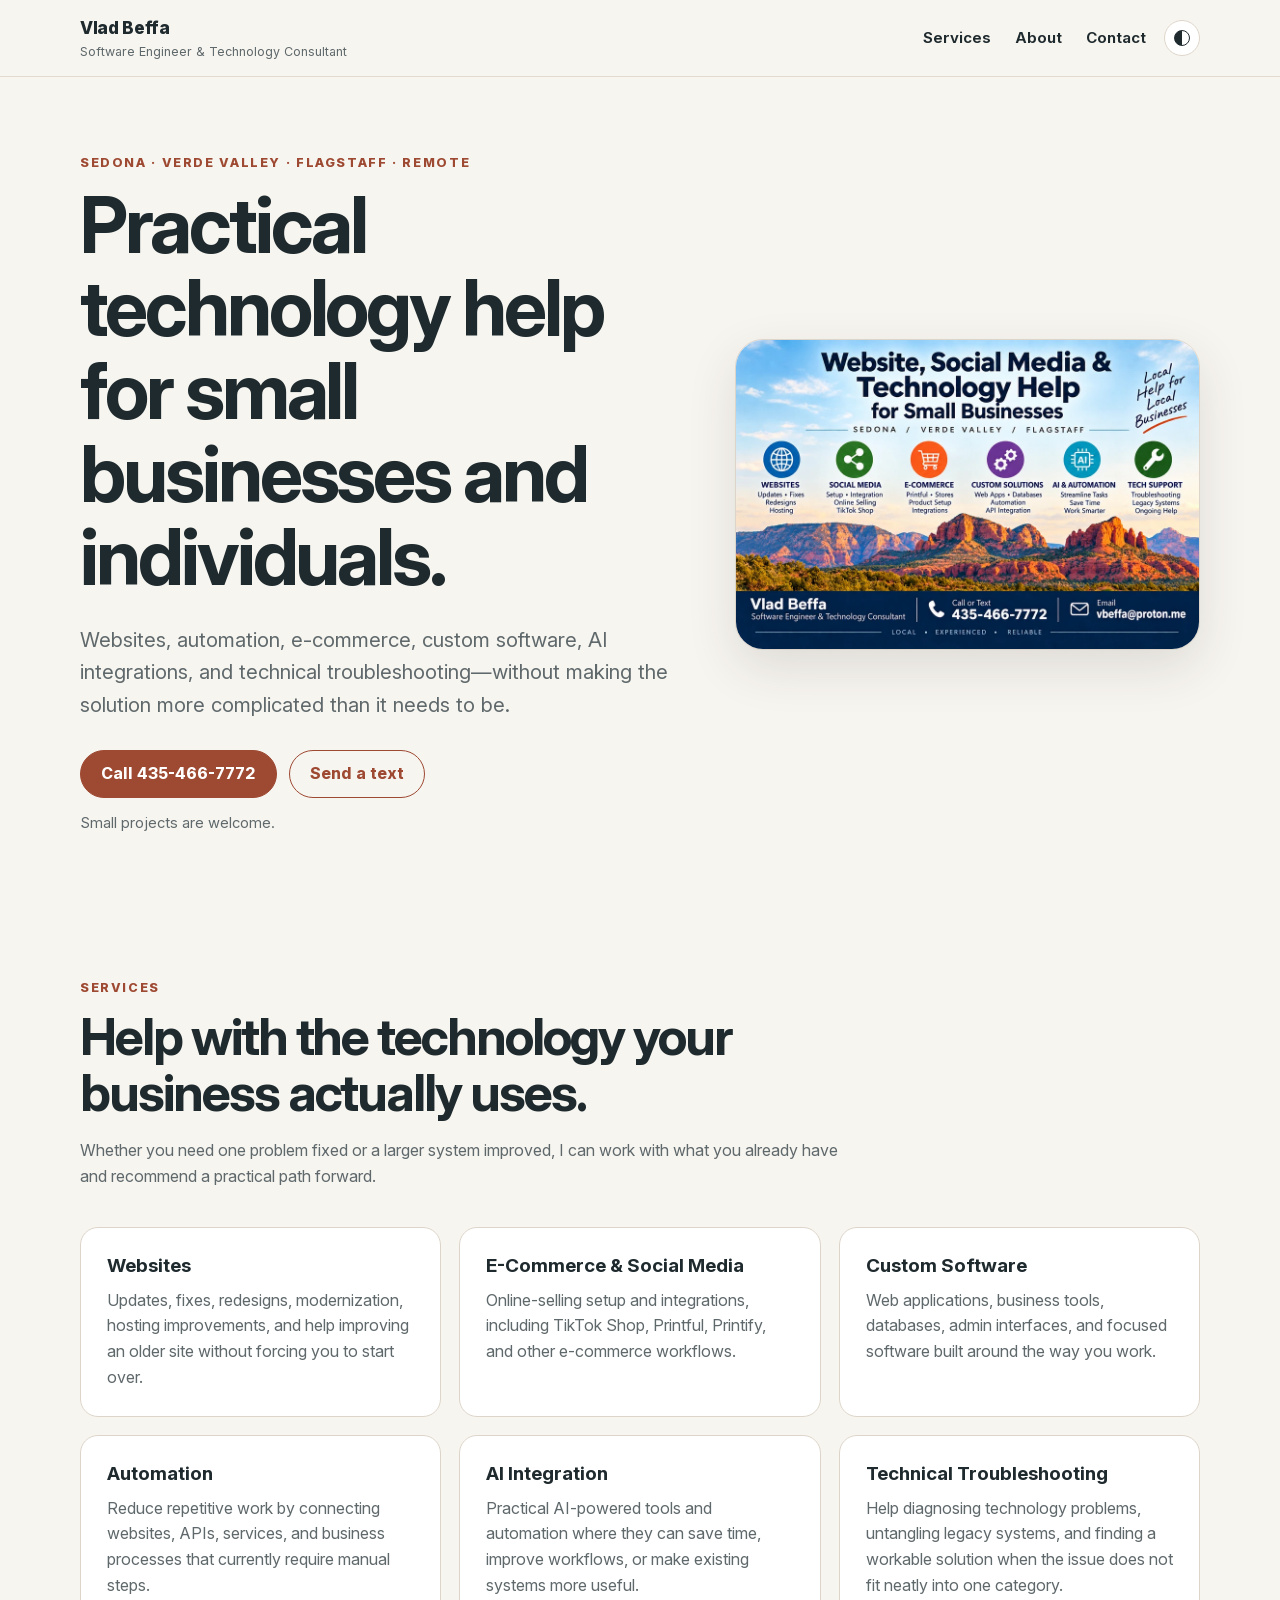
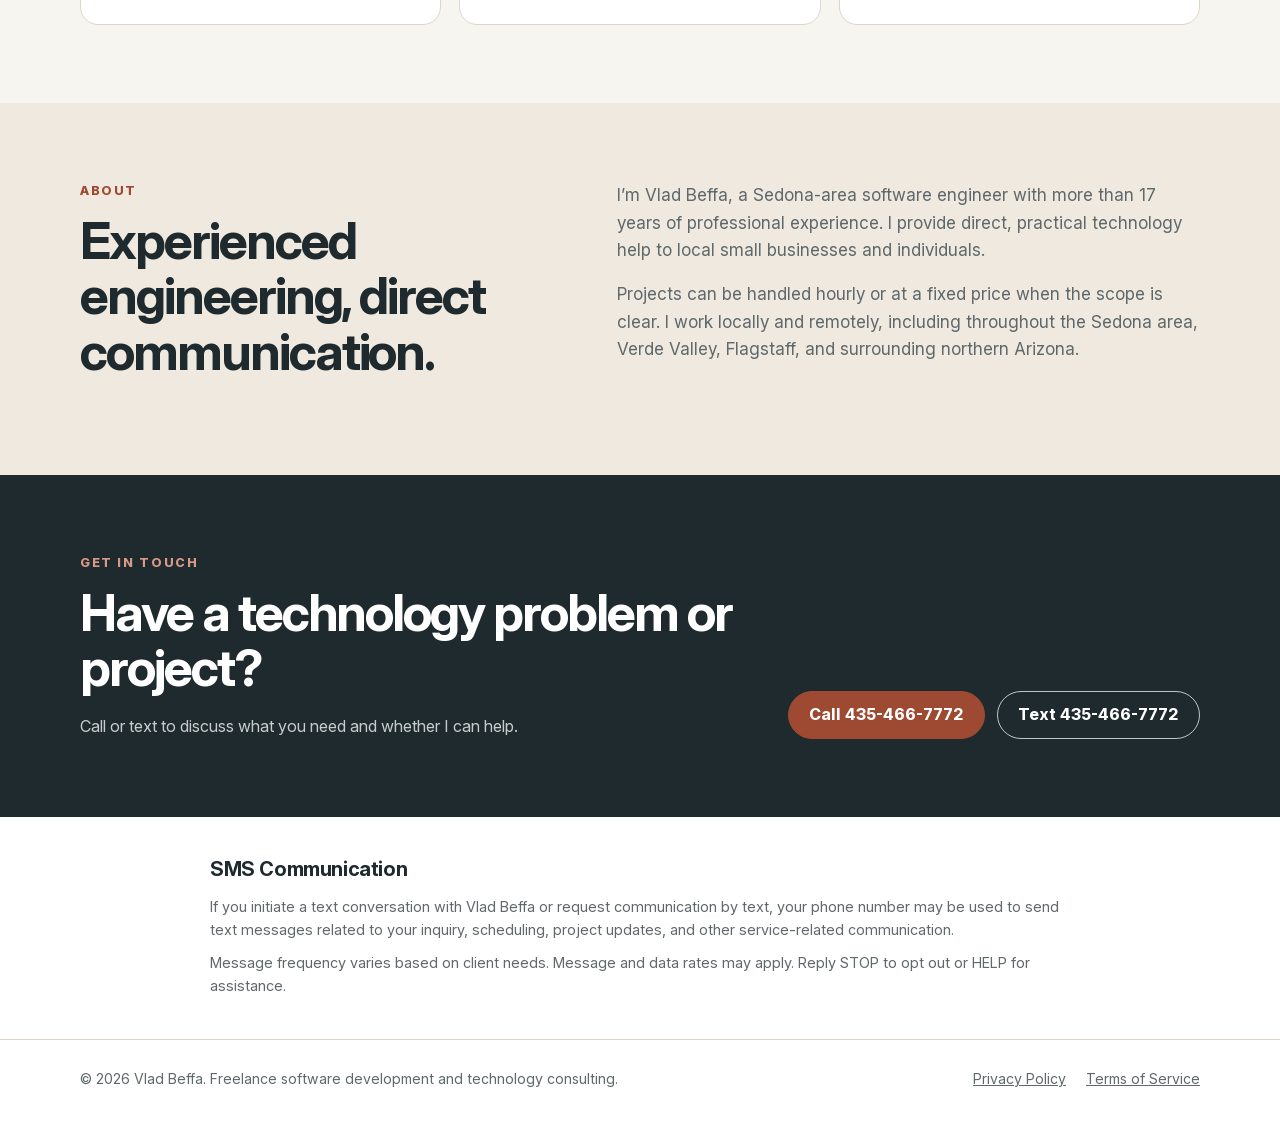
==== commit 4273965f: "Add Open Graph social preview image and metadata" ====
--- a/index.html
+++ b/index.html
@@ -6,6 +6,32 @@
   <meta
     name="description"
     content="Vlad Beffa provides practical website, software, automation, e-commerce, AI, and technology consulting for small businesses and individuals in Sedona, the Verde Valley, Flagstaff, and remotely."
+  >
+  <meta property="og:type" content="website">
+  <meta property="og:url" content="https://vladbeffa.com/">
+  <meta property="og:title" content="Vlad Beffa | Software Engineer &amp; Technology Consultant">
+  <meta
+    property="og:description"
+    content="Vlad Beffa provides practical website, software, automation, e-commerce, AI, and technology consulting for small businesses and individuals in Sedona, the Verde Valley, Flagstaff, and remotely."
+  >
+  <meta property="og:image" content="https://vladbeffa.com/images/social-preview.jpg">
+  <meta property="og:image:type" content="image/jpeg">
+  <meta property="og:image:width" content="1200">
+  <meta property="og:image:height" content="630">
+  <meta
+    property="og:image:alt"
+    content="Vlad Beffa — Software Engineer & Technology Consultant"
+  >
+  <meta name="twitter:card" content="summary_large_image">
+  <meta name="twitter:title" content="Vlad Beffa | Software Engineer & Technology Consultant">
+  <meta
+    name="twitter:description"
+    content="Vlad Beffa provides practical website, software, automation, e-commerce, AI, and technology consulting for small businesses and individuals in Sedona, the Verde Valley, Flagstaff, and remotely."
+  >
+  <meta name="twitter:image" content="https://vladbeffa.com/images/social-preview.jpg">
+  <meta
+    name="twitter:image:alt"
+    content="Vlad Beffa — Software Engineer & Technology Consultant"
   >
   <title>Vlad Beffa | Software Engineer & Technology Consultant</title>
   <link rel="icon" href="favicon.svg" type="image/svg+xml">
--- a/styles.css
+++ b/styles.css
@@ -1,3 +1,11 @@
+@font-face {
+  font-family: "Inter";
+  font-style: normal;
+  font-weight: 100 900;
+  font-display: swap;
+  src: url("fonts/InterVariable-latin.woff2") format("woff2");
+}
+
 :root {
   color-scheme: light;
   --bg: #f7f5f0;
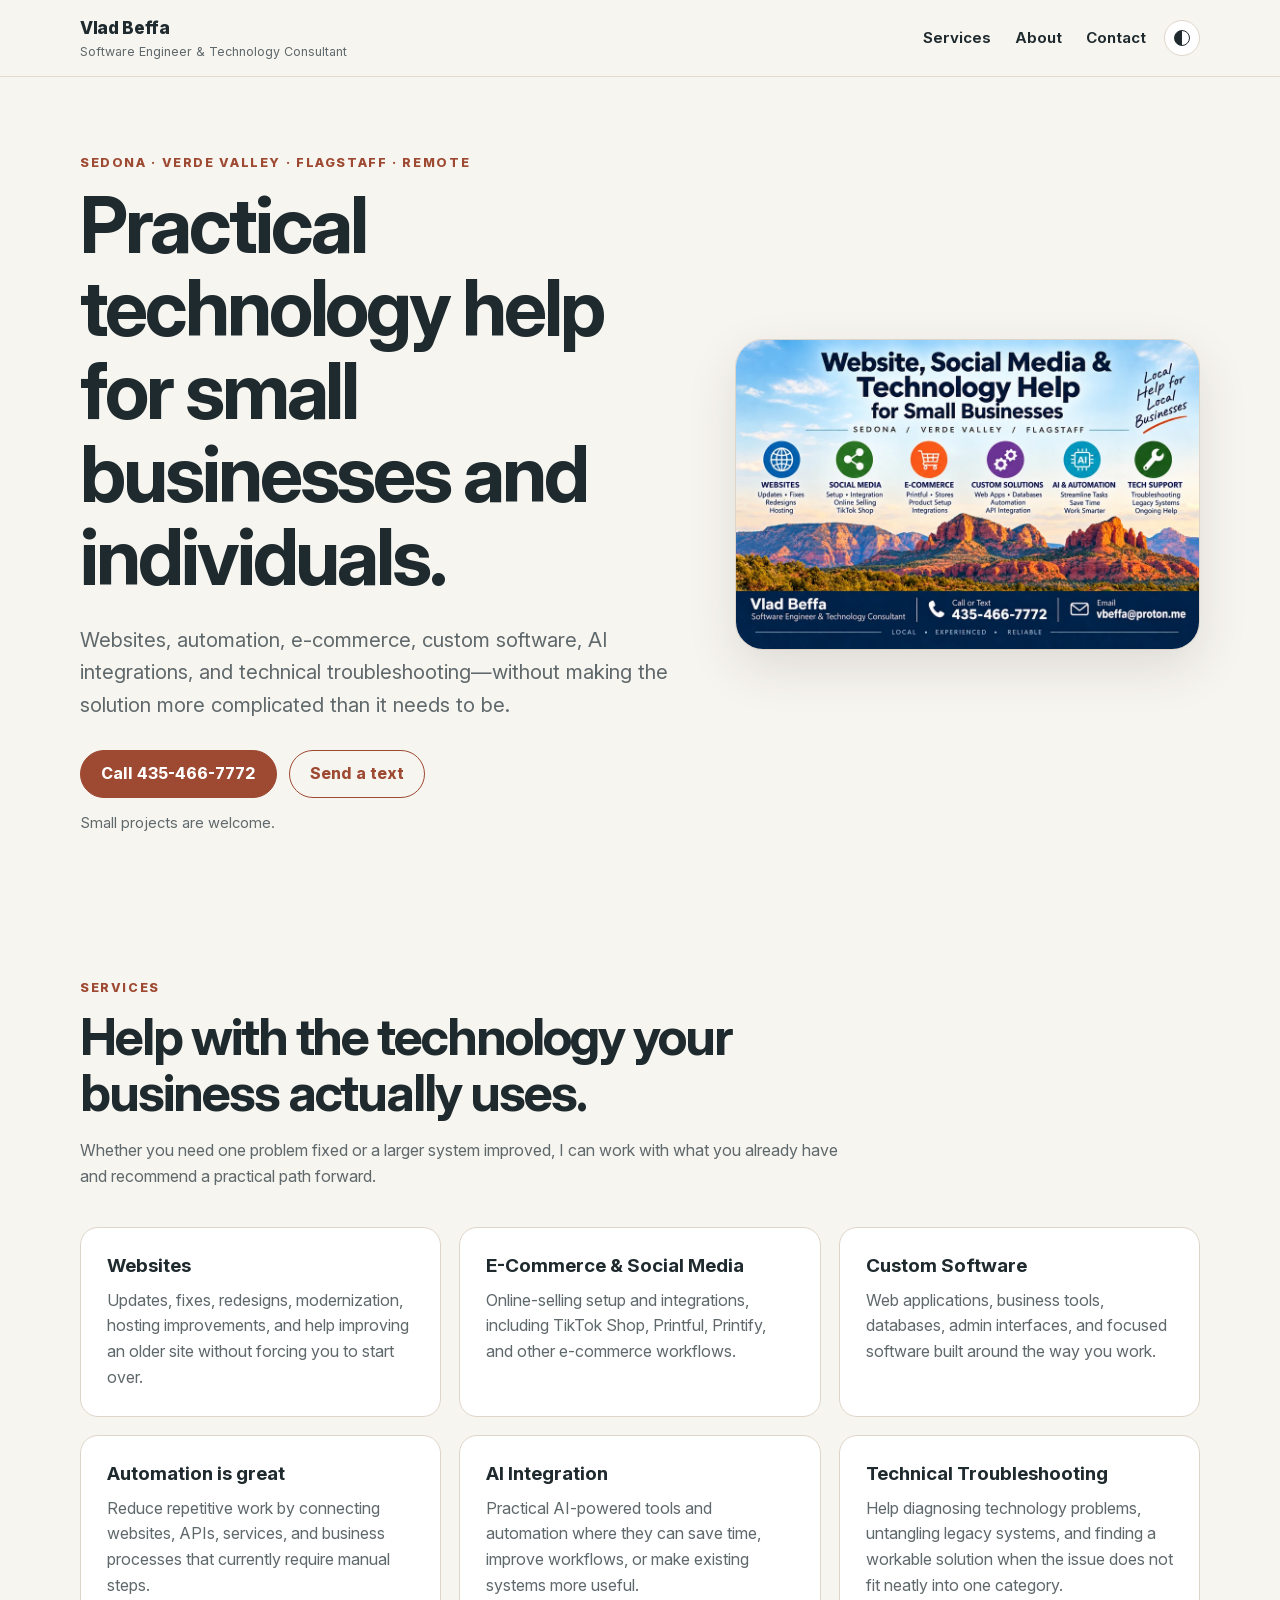
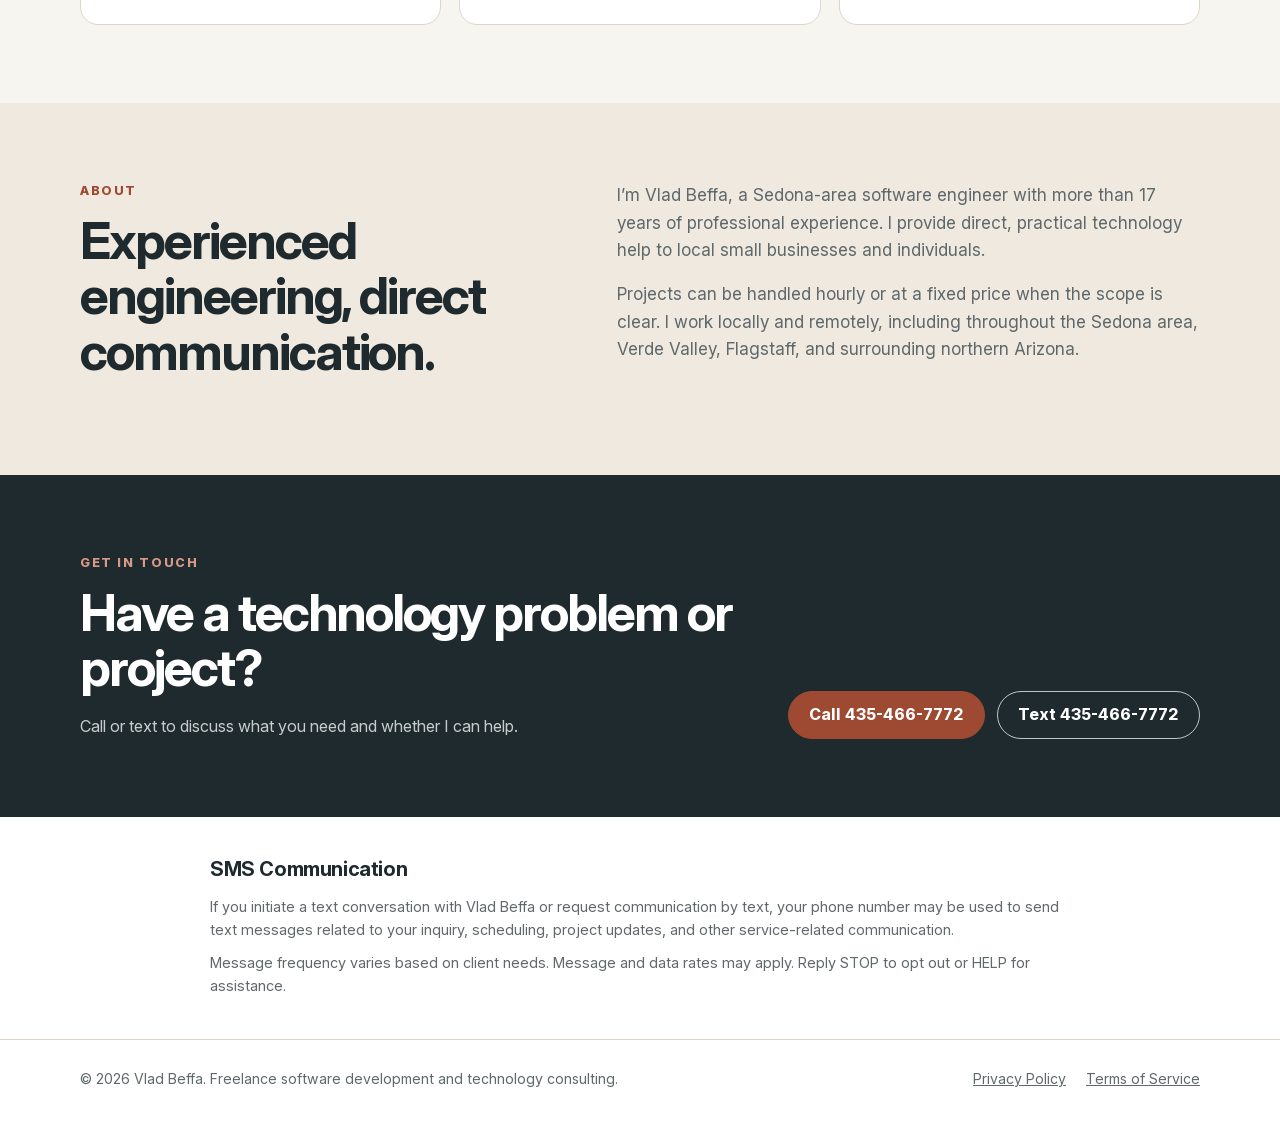
==== commit b91786b4: "Automation demo" ====
--- a/index.html
+++ b/index.html
@@ -151,7 +151,7 @@
           </article>
 
           <article class="service-card">
-            <h3>Automation</h3>
+            <h3>Automation is great</h3>
             <p>
               Reduce repetitive work by connecting websites, APIs, services,
               and business processes that currently require manual steps.
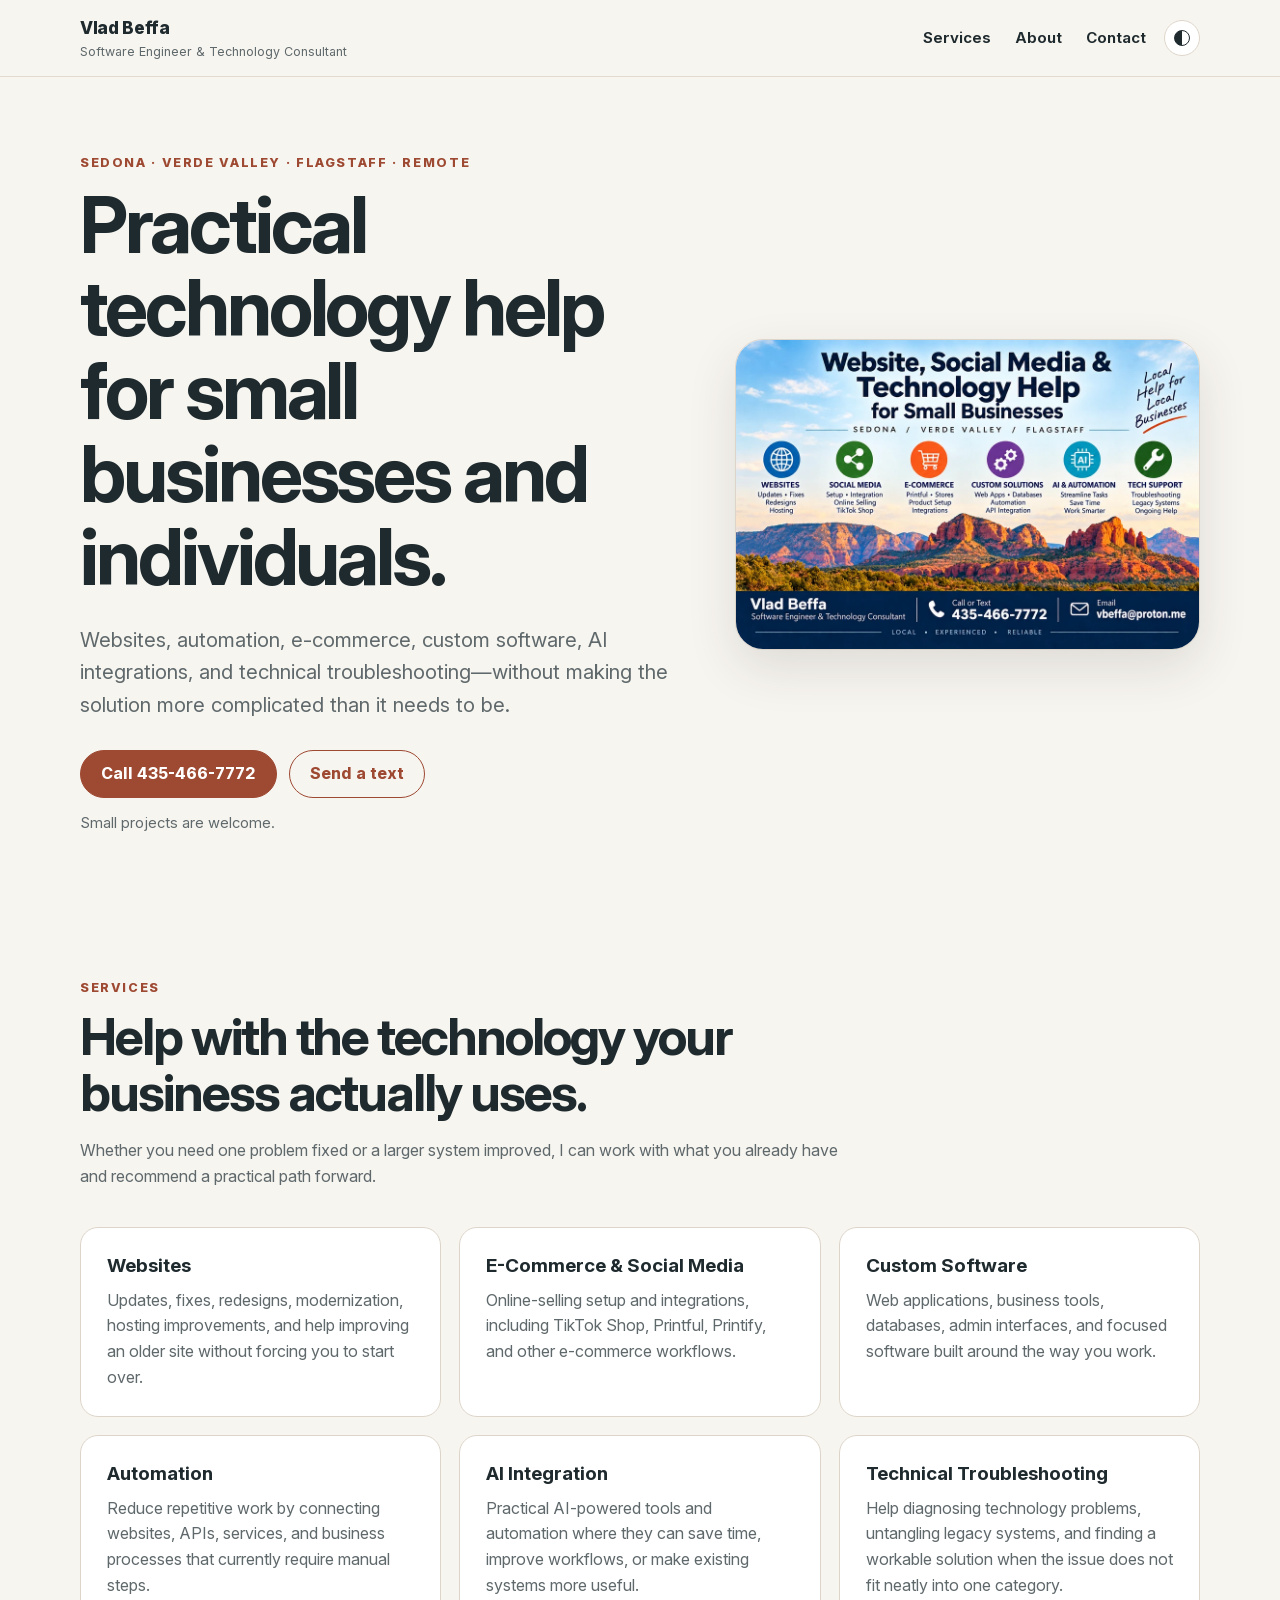
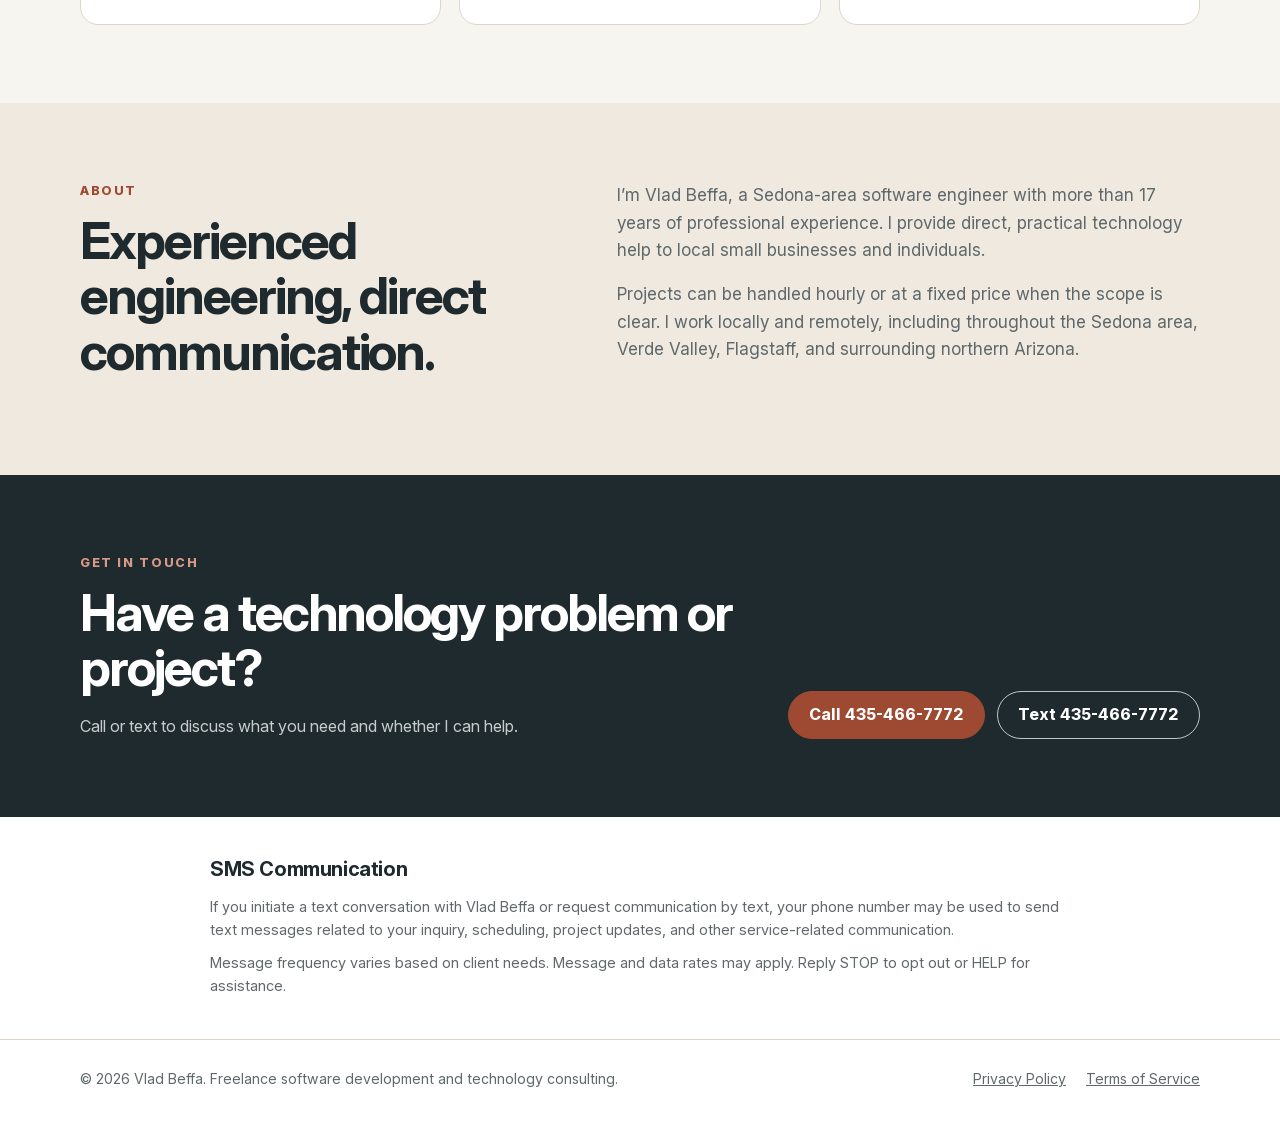
==== commit 2aac3bfb: "Revert "Automation demo" This reverts commit b91786b42246f49560b77cd69653b24006968ecd." ====
--- a/index.html
+++ b/index.html
@@ -151,7 +151,7 @@
           </article>
 
           <article class="service-card">
-            <h3>Automation is great</h3>
+            <h3>Automation</h3>
             <p>
               Reduce repetitive work by connecting websites, APIs, services,
               and business processes that currently require manual steps.
